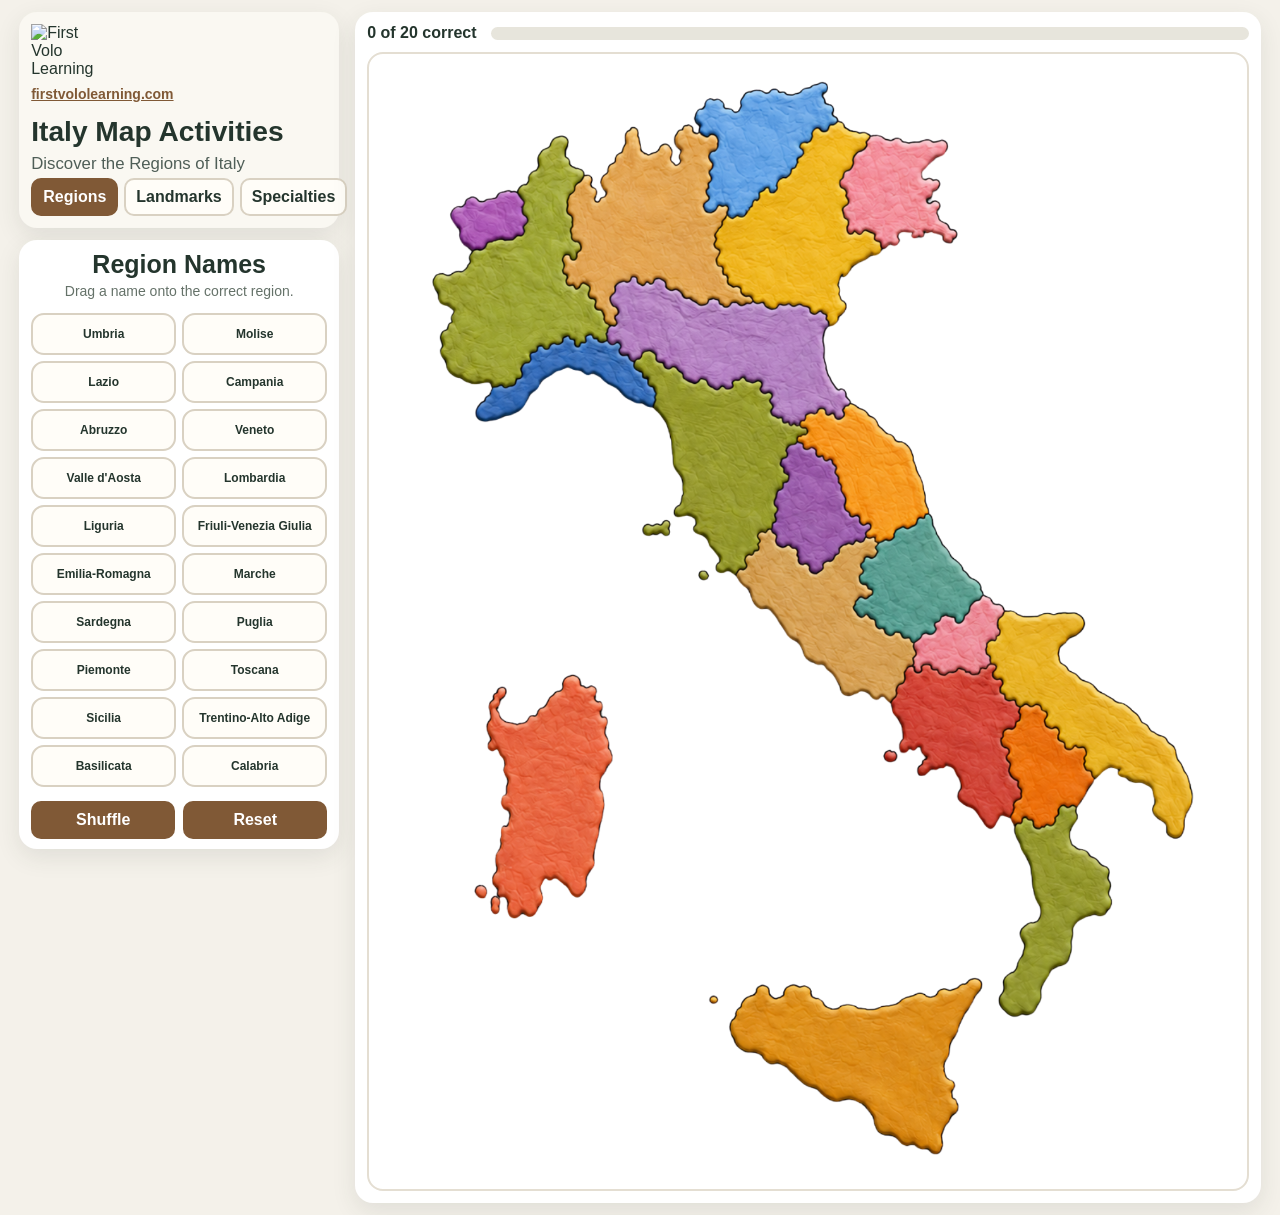
==== index.html @ c74e9239 "Add regional spotlight with highlights and languages" ====
<!DOCTYPE html>
<html lang="en">
<head>
  <meta charset="UTF-8">
  <meta name="viewport" content="width=device-width, initial-scale=1.0">

  <title>Italy Map Activities</title>

  <link rel="stylesheet" href="style.css">
</head>

<body>

<main class="activity-layout">

  <aside class="control-panel">

    <header class="page-header">

      <img
        src="icons/logo.png"
        alt="First Volo Learning"
        class="logo"
      >

      <a
        href="https://firstvololearning.com"
        target="_blank"
        rel="noopener noreferrer"
        class="website-link"
      >
        firstvololearning.com
      </a>

      <h1>Italy Map Activities</h1>

      <p class="subtitle">
        Discover the Regions of Italy
      </p>

      <div class="mode-buttons" aria-label="Choose an activity">

        <button
          class="mode-button active"
          data-mode="regions"
          type="button">
          Regions
        </button>

        <button
          class="mode-button"
          data-mode="landmarks"
          type="button">
          Landmarks
        </button>

        <button
          class="mode-button"
          data-mode="foods"
          type="button">
          Specialties
        </button>

      </div>

    </header>

    <section class="name-panel">

      <h2 id="panelHeading">Region Names</h2>

      <p id="instructions" class="instructions">
        Drag a name onto the correct region.
      </p>

      <!-- Regional Spotlight -->
<!-- Regional Spotlight -->

<div id="cultureBox" class="culture-box" hidden>

  <div class="culture-title">
    🇮🇹 Regional Spotlight
  </div>

  <div
    id="cultureRegion"
    class="culture-region">
  </div>

  <div class="culture-item">

    <div class="culture-item-heading">
      <span class="culture-bullet">•</span>
      <strong>Historic &amp; Cultural Highlight</strong>
    </div>

    <div
      id="cultureHighlight"
      class="culture-highlight">
    </div>

  </div>

  <div
    id="cultureLanguageSection"
    class="culture-item"
    hidden>

    <div class="culture-item-heading">
      <span class="culture-bullet">•</span>
      <strong>Languages &amp; Dialects</strong>
    </div>

    <div
      id="cultureLanguage"
      class="culture-language">
    </div>

  </div>

</div>

<div   
        id="regionCards"
        class="region-cards">
      </div>

      <div class="button-row">

        <button
          id="shuffleButton"
          type="button">
          Shuffle
        </button>

        <button
          id="resetButton"
          type="button">
          Reset
        </button>

      </div>

    </section>

  </aside>

  <section class="map-panel">

    <div class="progress-row">

      <span id="progressText">
        0 of 20 correct
      </span>

      <div class="progress-track">
        <div
          id="progressFill"
          class="progress-fill">
        </div>
      </div>

    </div>

    <div
      id="mapBoard"
      class="map-board">

      <img
        id="italyMap"
        src="assets/maps/italy.png"
        alt="Map of the regions of Italy"
      >

      <div
        id="dropZones"
        class="drop-zones">
      </div>

    </div>

  </section>

</main>

<div
  id="completionMessage"
  class="completion-message"
  hidden>

  <div class="completion-card">

    <div class="celebration">
      🎉
    </div>

    <h2>Fantastico!</h2>

    <p id="completionText">
      You matched all 20 Italian regions!
    </p>

    <button
      id="playAgainButton"
      type="button">
      Play Again
    </button>

  </div>

</div>

<div
  id="confettiContainer"
  class="confetti-container"
  aria-hidden="true">
</div>

<script src="data/italy-data.js"></script>
<script src="script.js"></script>

</body>
</html>
---- style.css ----
* {
  box-sizing: border-box;
}

body {
  margin: 0;
  min-height: 100vh;
  font-family: Arial, Helvetica, sans-serif;
  color: #24352d;
  background: #f4f1ea;
}

button {
  font: inherit;
}

/* =========================
   Main layout
   ========================= */

.activity-layout {
  display: grid;
  grid-template-columns: 320px minmax(700px, 1fr);
  align-items: start;
  gap: 16px;
  width: min(1500px, 97%);
  margin: 12px auto;
}

.control-panel {
  display: flex;
  flex-direction: column;
  gap: 12px;
}

/* =========================
   Branding
   ========================= */

.page-header {
  padding: 12px;
  text-align: left;
  border-radius: 18px;
  background: #faf8f2;
  box-shadow: 0 8px 24px rgba(48, 54, 49, 0.1);
}

.logo {
  display: block;
  width: 72px;
  height: auto;
  margin: 0 0 8px;
}

.page-header h1 {
  margin: 0;
  font-size: clamp(26px, 2.2vw, 38px);
  line-height: 1.05;
  font-weight: 800;
}

.subtitle {
  margin: 8px 0 4px;
  font-size: 1.05rem;
  color: #4f5e57;
}

.website-link {
  position: relative;
  z-index: 5;
  display: block;
  width: fit-content;
  margin: 0 0 14px;
  color: #805936;
  font-size: 14px;
  font-weight: 700;
  line-height: 1.2;
  text-decoration: underline;
}

.website-link:visited {
  color: #805936;
}

.website-link:hover {
  color: #65442a;
}

/* =========================
   Panels
   ========================= */

.map-panel,
.name-panel {
  min-width: 0;
  border-radius: 18px;
  background: white;
  box-shadow: 0 8px 24px rgba(48, 54, 49, 0.1);
}

.map-panel {
  padding: 12px;
}

.name-panel {
  padding: 10px 12px;
}

/* =========================
   Activity mode buttons
   ========================= */

.mode-buttons {
  display: grid;
  grid-template-columns: repeat(3, 1fr);
  gap: 6px;
}

.mode-button {
  padding: 8px 10px;
  border: 2px solid #d9d1c2;
  border-radius: 10px;
  background: #fffdf8;
  color: #24352d;
  cursor: pointer;
  font-weight: 800;
  transition:
    background 0.18s ease,
    border-color 0.18s ease,
    color 0.18s ease,
    transform 0.18s ease;
}

.mode-button:hover {
  background: #f3ede2;
  transform: translateY(-1px);
}

.mode-button.active {
  border-color: #805936;
  background: #805936;
  color: white;
}

/* =========================
   Progress bar
   ========================= */

.progress-row {
  display: flex;
  align-items: center;
  gap: 14px;
  margin-bottom: 10px;
  font-weight: 700;
}

.progress-track {
  flex: 1;
  height: 13px;
  overflow: hidden;
  border-radius: 999px;
  background: #e7e5dc;
}

.progress-fill {
  width: 0;
  height: 100%;
  border-radius: inherit;
  background: #5f8f6f;
  transition: width 0.3s ease;
}

/* =========================
   Map
   ========================= */

.map-board {
  position: relative;
  width: 100%;
  overflow: hidden;
  border: 2px solid #e4ded2;
  border-radius: 16px;
  background: white;
}

.map-board > img {
  display: block;
  width: 100%;
  height: auto;
  user-select: none;
  pointer-events: none;
}

.drop-zones {
  position: absolute;
  inset: 0;
}

.drop-zone {
  position: absolute;
  width: 8.5%;
  aspect-ratio: 1;
  transform: translate(-50%, -50%);
  border: 3px dashed transparent;
  border-radius: 50%;
  transition:
    background 0.2s ease,
    border-color 0.2s ease,
    transform 0.2s ease;
}

.drop-zone.drag-over {
  border-color: #315f45;
  background: rgba(89, 147, 107, 0.24);
  transform: translate(-50%, -50%) scale(1.12);
}

.drop-zone.correct {
  border: 3px solid #4f9565;
  background: rgba(80, 158, 103, 0.22);
}

.placed-label {
  position: absolute;
  left: 50%;
  top: 50%;
  max-width: 145px;
  transform: translate(-50%, -50%);
  padding: 5px 8px;
  border: 2px solid #315c44;
  border-radius: 9px;
  background: rgba(255, 255, 255, 0.94);
  box-shadow: 0 3px 8px rgba(0, 0, 0, 0.16);
  color: #234632;
  font-size: clamp(8px, 0.85vw, 12px);
  font-weight: 800;
  line-height: 1.1;
  text-align: center;
  pointer-events: none;
}

.placed-landmark {
  position: absolute;
  left: 50%;
  top: 50%;
  width: 105px;
  max-width: 90%;
  height: auto;
  transform: translate(-50%, -50%);
  pointer-events: none;
}

/* =========================
   Activity content panel
   ========================= */

.name-panel h2 {
  margin: 0 0 4px;
  text-align: center;
  font-size: 25px;
}

.instructions {
  margin: 0 0 14px;
  color: #657269;
  text-align: center;
  font-size: 14px;
}

/* =========================
   Regional Spotlight
   ========================= */

.culture-box {
  position: relative;
  overflow: hidden;
  margin: 14px 0 18px;
  padding: 18px 16px 20px;
  border: 2px solid #e8c15a;
  border-radius: 18px;
  background:
    radial-gradient(
      circle at top center,
      rgba(255, 255, 255, 0.92) 0%,
      rgba(255, 255, 255, 0) 42%
    ),
    linear-gradient(
      180deg,
      #fffdf3 0%,
      #fff7db 55%,
      #fff2c9 100%
    );
  box-shadow:
    0 0 18px rgba(232, 193, 90, 0.28),
    0 7px 16px rgba(77, 59, 26, 0.12);
  text-align: center;
  transition:
    transform 0.25s ease,
    box-shadow 0.25s ease;
}

.culture-box::before {
  content: "";
  position: absolute;
  top: -42px;
  left: 50%;
  width: 180px;
  height: 90px;
  transform: translateX(-50%);
  border-radius: 50%;
  background: rgba(255, 255, 255, 0.52);
  filter: blur(12px);
  pointer-events: none;
}

.culture-box:hover {
  transform: translateY(-2px);
  box-shadow:
    0 0 25px rgba(232, 193, 90, 0.4),
    0 10px 22px rgba(77, 59, 26, 0.16);
}

.culture-box[hidden] {
  display: none;
}
   .culture-item {
  margin-top: 16px;
  text-align: left;
}

.culture-item-heading {
  display: flex;
  align-items: flex-start;
  gap: 7px;
  margin-bottom: 6px;
  color: #7a5200;
  font-size: 1rem;
  line-height: 1.3;
}

.culture-item-heading strong {
  font-weight: 800;
}

.culture-bullet {
  flex: 0 0 auto;
  font-size: 1.2rem;
  font-weight: 900;
  line-height: 1.05;
}

.culture-highlight,
.culture-language {
  margin-left: 20px;
  padding: 0;
  border: none;
  border-radius: 0;
  background: none;
  box-shadow: none;
  color: #24352d;
  font-size: 0.98rem;
  font-weight: 400;
  line-height: 1.45;
  text-transform: none;
}

.culture-title {
  position: relative;
  margin: 0 0 10px;
  color: #946500;
  font-size: 1.05rem;
  font-weight: 800;
  letter-spacing: 0.01em;
}

.culture-region {
  position: relative;
  margin: 0 0 10px;
  color: #274b84;
  font-size: 1.45rem;
  font-weight: 800;
  line-height: 1.15;
}

/* Optional message shown before a spotlight is unlocked */

.culture-placeholder {
  position: relative;
  margin: 6px 0 0;
  color: #6e634e;
  font-size: 0.92rem;
  font-weight: 700;
  line-height: 1.4;
}

/* Brief visual pop when new spotlight content appears */

.culture-box.spotlight-reveal {
  animation: spotlightReveal 0.45s ease;
}

@keyframes spotlightReveal {
  0% {
    opacity: 0.4;
    transform: scale(0.96);
  }

  65% {
    transform: scale(1.025);
  }

  100% {
    opacity: 1;
    transform: scale(1);
  }
}

/* =========================
   Draggable cards
   ========================= */

.region-cards {
  display: grid;
  grid-template-columns: repeat(2, minmax(135px, 1fr));
  gap: 6px;
}

.region-card {
  display: flex;
  align-items: center;
  justify-content: center;
  min-height: 42px;
  padding: 7px;
  border: 2px solid #d9d1c2;
  border-radius: 13px;
  background: #fffdf8;
  cursor: grab;
  font-size: 12px;
  font-weight: 800;
  text-align: center;
  transition:
    transform 0.18s ease,
    opacity 0.18s ease,
    box-shadow 0.18s ease;
}

.region-card:hover {
  transform: translateY(-2px);
  box-shadow: 0 5px 12px rgba(0, 0, 0, 0.11);
}

.region-card:active {
  cursor: grabbing;
}

.region-card.dragging {
  opacity: 0.4;
  transform: scale(0.96);
}

.region-card.matched {
  display: none;
}

.card-image {
  display: block;
  width: 100%;
  height: 92px;
  object-fit: contain;
  pointer-events: none;
}

.card-label {
  display: block;
  margin-top: 5px;
  line-height: 1.15;
  text-align: center;
  pointer-events: none;
}

.region-card:has(.card-image) {
  min-height: 130px;
  padding: 7px;
  flex-direction: column;
}

/* =========================
   Buttons
   ========================= */

.button-row {
  display: flex;
  gap: 8px;
  margin-top: 14px;
}

.button-row button,
.completion-card button {
  flex: 1;
  padding: 10px 14px;
  border: 0;
  border-radius: 10px;
  background: #805936;
  color: white;
  cursor: pointer;
  font-weight: 800;
  transition:
    background 0.18s ease,
    transform 0.18s ease;
}

.button-row button:hover,
.completion-card button:hover {
  background: #65442a;
  transform: translateY(-1px);
}

/* =========================
   Incorrect-answer animation
   ========================= */

.wrong-shake {
  animation: wrongShake 0.35s ease;
}

@keyframes wrongShake {
  0%,
  100% {
    transform: translate(-50%, -50%);
  }

  25% {
    transform: translate(calc(-50% - 7px), -50%);
  }

  75% {
    transform: translate(calc(-50% + 7px), -50%);
  }
}

/* =========================
   Completion message
   ========================= */

.completion-message {
  position: fixed;
  inset: 0;
  z-index: 100;
  display: grid;
  place-items: center;
  padding: 20px;
  background: rgba(24, 34, 28, 0.62);
}

.completion-message[hidden] {
  display: none;
}

.completion-card {
  width: min(410px, 100%);
  padding: 34px;
  border-radius: 20px;
  background: white;
  box-shadow: 0 18px 55px rgba(0, 0, 0, 0.25);
  text-align: center;
}

.completion-card h2 {
  margin: 4px 0;
  font-size: 34px;
}

.celebration {
  font-size: 54px;
}

/* =========================
   Developer and debug tools
   ========================= */

.debug-zone {
  border-color: rgba(0, 0, 0, 0.45);
  background: rgba(255, 255, 255, 0.42);
}

.debug-zone::after {
  content: attr(data-debug);
  position: absolute;
  left: 50%;
  top: 50%;
  transform: translate(-50%, -50%);
  color: black;
  font-size: 10px;
  font-weight: 900;
}

.developer-zone {
  cursor: pointer;
}

.selected-zone {
  z-index: 20;
  border-color: #d52b1e !important;
  background: rgba(255, 255, 255, 0.7) !important;
  box-shadow:
    0 0 0 4px rgba(213, 43, 30, 0.28),
    0 0 18px rgba(213, 43, 30, 0.5);
}

/* =========================
   Tablet
   ========================= */

@media (max-width: 1050px) {
  .activity-layout {
    display: grid;
    grid-template-columns: minmax(360px, 390px) minmax(800px, 1fr);
    gap: 16px;
    width: min(1800px, 98%);
    margin: 12px auto;
  }

  .control-panel {
    display: grid;
    grid-template-columns: 0.8fr 1.2fr;
    align-items: start;
  }

  .page-header {
    text-align: center;
  }

  .logo {
    margin: 0 auto 8px;
  }

  .region-cards {
    grid-template-columns: repeat(3, minmax(100px, 1fr));
  }
}

/* =========================
   Smaller tablets
   ========================= */

@media (max-width: 750px) {
  .activity-layout {
    width: 100%;
    margin: 8px auto;
  }

  .control-panel {
    grid-template-columns: 1fr;
  }

  .page-header,
  .map-panel,
  .name-panel {
    border-radius: 0;
  }

  .region-cards {
    grid-template-columns: repeat(2, minmax(0, 1fr));
  }
}

/* =========================
   Phones
   ========================= */

@media (max-width: 480px) {
  .page-header,
  .map-panel,
  .name-panel {
    padding: 12px;
  }

  .logo {
    width: 68px;
  }

  .page-header h1 {
    font-size: 30px;
  }

  .subtitle {
    font-size: 1rem;
  }

  .name-panel h2 {
    margin: 0 0 2px;
    font-size: 24px;
  }

  .culture-box {
    padding: 16px 12px 18px;
    border-radius: 16px;
  }

  .culture-title {
    font-size: 1rem;
  }

  .culture-region {
    font-size: 1.3rem;
  }

  .culture-local {
    font-size: 1.5rem;
  }

  .region-card {
    min-height: 42px;
    font-size: 12px;
  }

  .placed-label {
    padding: 3px 5px;
    font-size: 8px;
  }
}
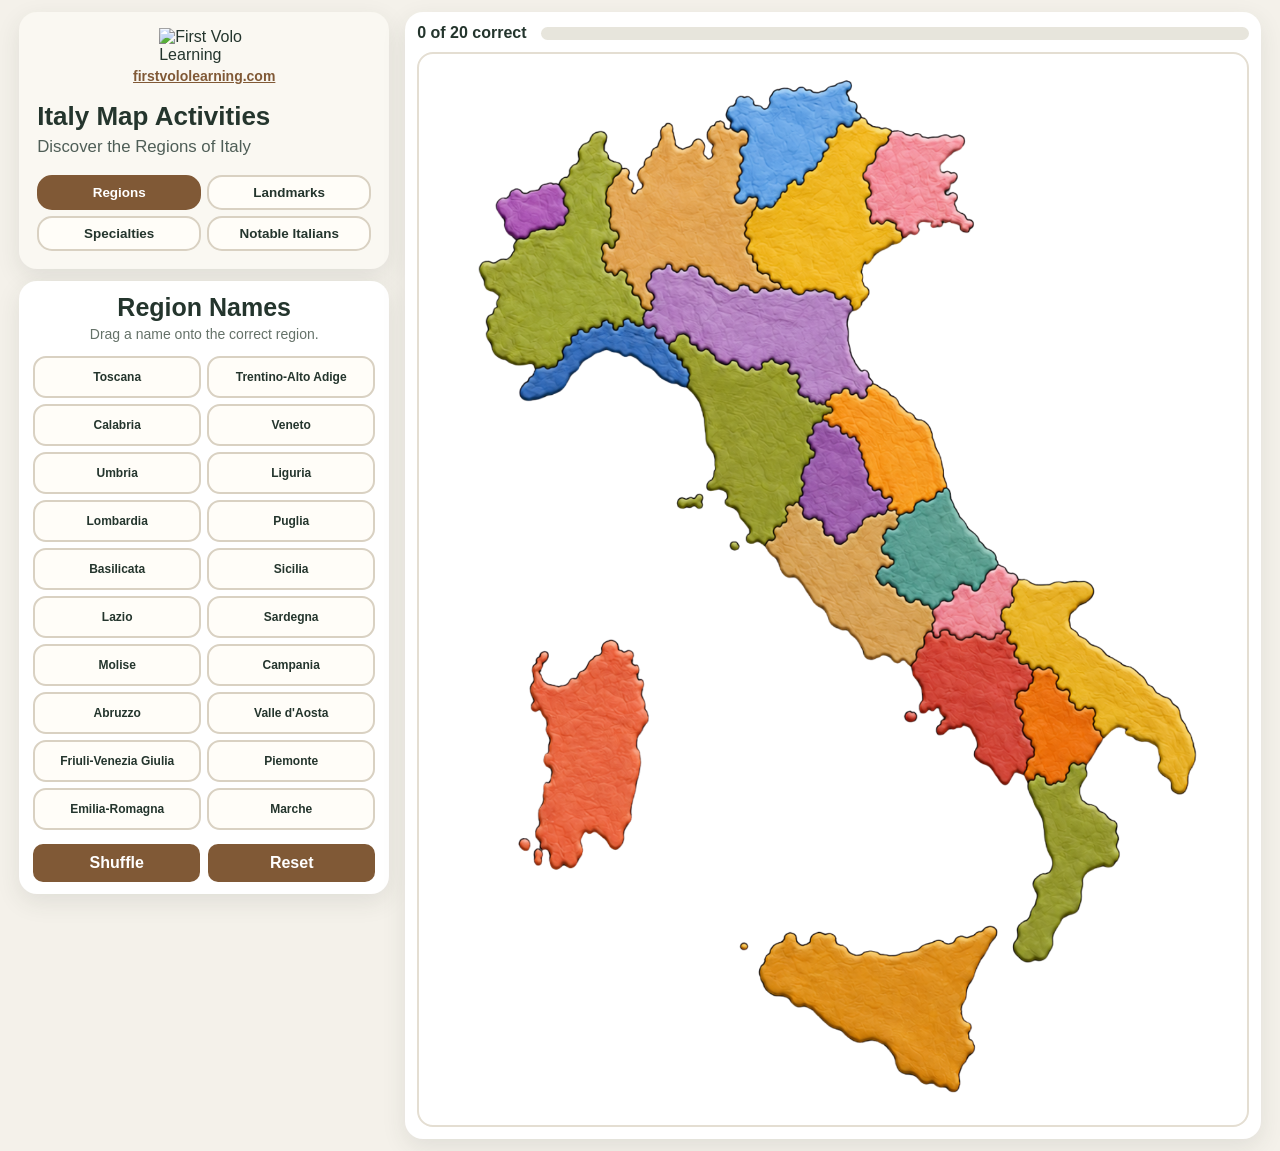
==== commit 2f0596ea: "Add Notable Italians interactive page" ====
--- a/index.html
+++ b/index.html
@@ -2,7 +2,11 @@
 <html lang="en">
 <head>
   <meta charset="UTF-8">
-  <meta name="viewport" content="width=device-width, initial-scale=1.0">
+
+  <meta
+    name="viewport"
+    content="width=device-width, initial-scale=1.0"
+  >
 
   <title>Italy Map Activities</title>
 
@@ -11,213 +15,253 @@
 
 <body>
 
-<main class="activity-layout">
-
-  <aside class="control-panel">
-
-    <header class="page-header">
-
-      <img
-        src="icons/logo.png"
-        alt="First Volo Learning"
-        class="logo"
+  <main class="activity-layout">
+
+    <aside class="control-panel">
+
+      <header class="page-header">
+
+        <img
+          src="icons/logo.png"
+          alt="First Volo Learning"
+          class="logo"
+        >
+
+        <a
+          href="https://firstvololearning.com"
+          target="_blank"
+          rel="noopener noreferrer"
+          class="website-link"
+        >
+          firstvololearning.com
+        </a>
+
+        <h1>Italy Map Activities</h1>
+
+        <p class="subtitle">
+          Discover the Regions of Italy
+        </p>
+
+        <div
+          class="mode-buttons"
+          aria-label="Choose an activity"
+        >
+
+          <button
+            class="mode-button active"
+            data-mode="regions"
+            type="button"
+          >
+            Regions
+          </button>
+
+          <button
+            class="mode-button"
+            data-mode="landmarks"
+            type="button"
+          >
+            Landmarks
+          </button>
+
+          <button
+            class="mode-button"
+            data-mode="foods"
+            type="button"
+          >
+            Specialties
+          </button>
+
+          <a
+            class="mode-button"
+            href="people.html"
+          >
+            Notable Italians
+          </a>
+
+        </div>
+
+      </header>
+
+      <section class="name-panel">
+
+        <h2 id="panelHeading">
+          Region Names
+        </h2>
+
+        <p
+          id="instructions"
+          class="instructions"
+        >
+          Drag a name onto the correct region.
+        </p>
+
+        <div
+          id="cultureBox"
+          class="culture-box"
+          hidden
+        >
+
+          <div class="culture-title">
+            🇮🇹 Regional Spotlight
+          </div>
+
+          <div
+            id="cultureRegion"
+            class="culture-region"
+          >
+          </div>
+
+          <div class="culture-item">
+
+            <div class="culture-item-heading">
+              <span class="culture-bullet">•</span>
+
+              <strong>
+                Historic &amp; Cultural Highlight
+              </strong>
+            </div>
+
+            <div
+              id="cultureHighlight"
+              class="culture-highlight"
+            >
+            </div>
+
+          </div>
+
+          <div
+            id="cultureLanguageSection"
+            class="culture-item"
+            hidden
+          >
+
+            <div class="culture-item-heading">
+              <span class="culture-bullet">•</span>
+
+              <strong>
+                Languages &amp; Dialects
+              </strong>
+            </div>
+
+            <div
+              id="cultureLanguage"
+              class="culture-language"
+            >
+            </div>
+
+          </div>
+
+        </div>
+
+        <div
+          id="regionCards"
+          class="region-cards"
+        >
+        </div>
+
+        <div class="button-row">
+
+          <button
+            id="shuffleButton"
+            type="button"
+          >
+            Shuffle
+          </button>
+
+          <button
+            id="resetButton"
+            type="button"
+          >
+            Reset
+          </button>
+
+        </div>
+
+      </section>
+
+    </aside>
+
+    <section class="map-panel">
+
+      <div class="progress-row">
+
+        <span id="progressText">
+          0 of 20 correct
+        </span>
+
+        <div class="progress-track">
+
+          <div
+            id="progressFill"
+            class="progress-fill"
+          >
+          </div>
+
+        </div>
+
+      </div>
+
+      <div
+        id="mapBoard"
+        class="map-board"
       >
 
-      <a
-        href="https://firstvololearning.com"
-        target="_blank"
-        rel="noopener noreferrer"
-        class="website-link"
+        <img
+          id="italyMap"
+          src="assets/maps/italy.png"
+          alt="Map of the regions of Italy"
+        >
+
+        <div
+          id="dropZones"
+          class="drop-zones"
+        >
+        </div>
+
+      </div>
+
+    </section>
+
+  </main>
+
+  <div
+    id="completionMessage"
+    class="completion-message"
+    hidden
+  >
+
+    <div class="completion-card">
+
+      <div class="celebration">
+        🎉
+      </div>
+
+      <h2>Fantastico!</h2>
+
+      <p id="completionText">
+        You matched all 20 Italian regions!
+      </p>
+
+      <button
+        id="playAgainButton"
+        type="button"
       >
-        firstvololearning.com
-      </a>
-
-      <h1>Italy Map Activities</h1>
-
-      <p class="subtitle">
-        Discover the Regions of Italy
-      </p>
-
-      <div class="mode-buttons" aria-label="Choose an activity">
-
-        <button
-          class="mode-button active"
-          data-mode="regions"
-          type="button">
-          Regions
-        </button>
-
-        <button
-          class="mode-button"
-          data-mode="landmarks"
-          type="button">
-          Landmarks
-        </button>
-
-        <button
-          class="mode-button"
-          data-mode="foods"
-          type="button">
-          Specialties
-        </button>
-
-      </div>
-
-    </header>
-
-    <section class="name-panel">
-
-      <h2 id="panelHeading">Region Names</h2>
-
-      <p id="instructions" class="instructions">
-        Drag a name onto the correct region.
-      </p>
-
-      <!-- Regional Spotlight -->
-<!-- Regional Spotlight -->
-
-<div id="cultureBox" class="culture-box" hidden>
-
-  <div class="culture-title">
-    🇮🇹 Regional Spotlight
+        Play Again
+      </button>
+
+    </div>
+
   </div>
 
   <div
-    id="cultureRegion"
-    class="culture-region">
+    id="confettiContainer"
+    class="confetti-container"
+    aria-hidden="true"
+  >
   </div>
 
-  <div class="culture-item">
-
-    <div class="culture-item-heading">
-      <span class="culture-bullet">•</span>
-      <strong>Historic &amp; Cultural Highlight</strong>
-    </div>
-
-    <div
-      id="cultureHighlight"
-      class="culture-highlight">
-    </div>
-
-  </div>
-
-  <div
-    id="cultureLanguageSection"
-    class="culture-item"
-    hidden>
-
-    <div class="culture-item-heading">
-      <span class="culture-bullet">•</span>
-      <strong>Languages &amp; Dialects</strong>
-    </div>
-
-    <div
-      id="cultureLanguage"
-      class="culture-language">
-    </div>
-
-  </div>
-
-</div>
-
-<div   
-        id="regionCards"
-        class="region-cards">
-      </div>
-
-      <div class="button-row">
-
-        <button
-          id="shuffleButton"
-          type="button">
-          Shuffle
-        </button>
-
-        <button
-          id="resetButton"
-          type="button">
-          Reset
-        </button>
-
-      </div>
-
-    </section>
-
-  </aside>
-
-  <section class="map-panel">
-
-    <div class="progress-row">
-
-      <span id="progressText">
-        0 of 20 correct
-      </span>
-
-      <div class="progress-track">
-        <div
-          id="progressFill"
-          class="progress-fill">
-        </div>
-      </div>
-
-    </div>
-
-    <div
-      id="mapBoard"
-      class="map-board">
-
-      <img
-        id="italyMap"
-        src="assets/maps/italy.png"
-        alt="Map of the regions of Italy"
-      >
-
-      <div
-        id="dropZones"
-        class="drop-zones">
-      </div>
-
-    </div>
-
-  </section>
-
-</main>
-
-<div
-  id="completionMessage"
-  class="completion-message"
-  hidden>
-
-  <div class="completion-card">
-
-    <div class="celebration">
-      🎉
-    </div>
-
-    <h2>Fantastico!</h2>
-
-    <p id="completionText">
-      You matched all 20 Italian regions!
-    </p>
-
-    <button
-      id="playAgainButton"
-      type="button">
-      Play Again
-    </button>
-
-  </div>
-
-</div>
-
-<div
-  id="confettiContainer"
-  class="confetti-container"
-  aria-hidden="true">
-</div>
-
-<script src="data/italy-data.js"></script>
-<script src="script.js"></script>
+  <script src="data/italy-data.js"></script>
+  <script src="script.js"></script>
 
 </body>
 </html>
--- a/style.css
+++ b/style.css
@@ -1,3 +1,4 @@
+
 * {
   box-sizing: border-box;
 }
@@ -20,7 +21,7 @@
 
 .activity-layout {
   display: grid;
-  grid-template-columns: 320px minmax(700px, 1fr);
+  grid-template-columns: 370px minmax(700px, 1fr);
   align-items: start;
   gap: 16px;
   width: min(1500px, 97%);
@@ -38,31 +39,30 @@
    ========================= */
 
 .page-header {
-  padding: 12px;
-  text-align: left;
+  padding: 16px 18px 18px;
   border-radius: 18px;
   background: #faf8f2;
   box-shadow: 0 8px 24px rgba(48, 54, 49, 0.1);
+  text-align: left;
+}
+
+.page-header h1 {
+  margin: 0 0 8px;
+  font-size: clamp(26px, 2vw, 35px);
+  line-height: 0.92;
+  font-weight: 800;
 }
 
 .logo {
   display: block;
-  width: 72px;
-  height: auto;
-  margin: 0 0 8px;
-}
-
-.page-header h1 {
-  margin: 0;
-  font-size: clamp(26px, 2.2vw, 38px);
-  line-height: 1.05;
-  font-weight: 800;
+  width: 90px;
+  margin: 0 auto 4px;
 }
 
 .subtitle {
-  margin: 8px 0 4px;
+  margin: 0 0 18px;
+  color: #4f5e57;
   font-size: 1.05rem;
-  color: #4f5e57;
 }
 
 .website-link {
@@ -70,7 +70,7 @@
   z-index: 5;
   display: block;
   width: fit-content;
-  margin: 0 0 14px;
+  margin: 0 auto 20px;
   color: #805936;
   font-size: 14px;
   font-weight: 700;
@@ -103,7 +103,7 @@
 }
 
 .name-panel {
-  padding: 10px 12px;
+  padding: 12px 14px;
 }
 
 /* =========================
@@ -112,23 +112,22 @@
 
 .mode-buttons {
   display: grid;
-  grid-template-columns: repeat(3, 1fr);
+  grid-template-columns: repeat(2, minmax(0, 1fr));
   gap: 6px;
+  width: 100%;
 }
 
 .mode-button {
-  padding: 8px 10px;
+  min-width: 0;
+  padding: 8px 4px;
   border: 2px solid #d9d1c2;
-  border-radius: 10px;
+  border-radius: 15px;
   background: #fffdf8;
   color: #24352d;
   cursor: pointer;
+  font-size: 0.84rem;
   font-weight: 800;
-  transition:
-    background 0.18s ease,
-    border-color 0.18s ease,
-    color 0.18s ease,
-    transform 0.18s ease;
+  white-space: nowrap;
 }
 
 .mode-button:hover {
@@ -141,7 +140,12 @@
   background: #805936;
   color: white;
 }
-
+.mode-button {
+  display: flex;
+  align-items: center;
+  justify-content: center;
+  text-decoration: none;
+}
 /* =========================
    Progress bar
    ========================= */
@@ -323,7 +327,8 @@
 .culture-box[hidden] {
   display: none;
 }
-   .culture-item {
+
+.culture-item {
   margin-top: 16px;
   text-align: left;
 }
@@ -613,25 +618,37 @@
 
 @media (max-width: 1050px) {
   .activity-layout {
-    display: grid;
-    grid-template-columns: minmax(360px, 390px) minmax(800px, 1fr);
-    gap: 16px;
-    width: min(1800px, 98%);
-    margin: 12px auto;
+    grid-template-columns: 350px minmax(650px, 1fr);
+    width: min(1400px, 98%);
+  }
+
+  .page-header {
+    text-align: center;
+  }
+
+  .logo {
+    margin-bottom: 6px;
+  }
+}
+
+/* =========================
+   Smaller tablets
+   ========================= */
+
+@media (max-width: 850px) {
+  .activity-layout {
+    grid-template-columns: 1fr;
+    width: min(760px, 96%);
   }
 
   .control-panel {
     display: grid;
-    grid-template-columns: 0.8fr 1.2fr;
+    grid-template-columns: 1fr 1fr;
     align-items: start;
   }
 
-  .page-header {
-    text-align: center;
-  }
-
-  .logo {
-    margin: 0 auto 8px;
+  .map-panel {
+    grid-row: 2;
   }
 
   .region-cards {
@@ -640,10 +657,10 @@
 }
 
 /* =========================
-   Smaller tablets
-   ========================= */
-
-@media (max-width: 750px) {
+   Phones
+   ========================= */
+
+@media (max-width: 600px) {
   .activity-layout {
     width: 100%;
     margin: 8px auto;
@@ -653,26 +670,11 @@
     grid-template-columns: 1fr;
   }
 
-  .page-header,
-  .map-panel,
-  .name-panel {
-    border-radius: 0;
-  }
-
-  .region-cards {
-    grid-template-columns: repeat(2, minmax(0, 1fr));
-  }
-}
-
-/* =========================
-   Phones
-   ========================= */
-
-@media (max-width: 480px) {
   .page-header,
   .map-panel,
   .name-panel {
     padding: 12px;
+    border-radius: 0;
   }
 
   .logo {
@@ -685,6 +687,10 @@
 
   .subtitle {
     font-size: 1rem;
+  }
+
+  .mode-buttons {
+    grid-template-columns: 1fr;
   }
 
   .name-panel h2 {
@@ -705,8 +711,8 @@
     font-size: 1.3rem;
   }
 
-  .culture-local {
-    font-size: 1.5rem;
+  .region-cards {
+    grid-template-columns: repeat(2, minmax(0, 1fr));
   }
 
   .region-card {
@@ -718,4 +724,653 @@
     padding: 3px 5px;
     font-size: 8px;
   }
+}/* ========================================
+   NOTABLE ITALIANS PAGE
+======================================== */
+
+.people-page {
+  min-height: 100vh;
+  margin: 0;
+  background:
+    linear-gradient(
+      180deg,
+      #f9fbff 0%,
+      #ffffff 42%,
+      #f5f8fc 100%
+    );
+  color: #24344d;
+}
+
+.site-header {
+  display: flex;
+  align-items: center;
+  justify-content: space-between;
+  gap: 1rem;
+
+  width: min(1180px, calc(100% - 2rem));
+  margin: 0 auto;
+  padding: 1rem 0;
+}
+
+.back-link {
+  color: #274b84;
+  font-weight: 700;
+  text-decoration: none;
+}
+
+.back-link:hover,
+.back-link:focus-visible {
+  text-decoration: underline;
+}
+
+.site-logo {
+  width: 64px;
+  height: auto;
+}
+
+.people-main {
+  width: min(1180px, calc(100% - 2rem));
+  margin: 0 auto;
+  padding: 1.5rem 0 3rem;
+}
+
+.people-introduction {
+  max-width: 760px;
+  margin: 0 auto 2rem;
+  text-align: center;
+}
+
+.eyebrow {
+  margin: 0 0 0.4rem;
+  color: #b75b4c;
+  font-size: 0.85rem;
+  font-weight: 800;
+  letter-spacing: 0.12em;
+  text-transform: uppercase;
+}
+
+.people-introduction h1 {
+  margin: 0;
+  color: #274b84;
+  font-size: clamp(2.2rem, 6vw, 4rem);
+  line-height: 1.05;
+}
+
+.people-introduction h2 {
+  margin: 0.45rem 0 1rem;
+  color: #5d6d83;
+  font-size: clamp(1.25rem, 3vw, 1.75rem);
+  font-weight: 700;
+}
+
+.people-description {
+  margin: 0 auto;
+  color: #526176;
+  font-size: 1.05rem;
+  line-height: 1.65;
+}
+
+.people-sheet-card {
+  overflow: hidden;
+
+  max-width: 900px;
+  margin: 0 auto;
+  padding: clamp(0.5rem, 2vw, 1.25rem);
+
+  background: #ffffff;
+  border: 1px solid #dfe6ef;
+  border-radius: 24px;
+  box-shadow:
+    0 18px 45px rgba(39, 75, 132, 0.12);
+}
+
+.people-sheet {
+  display: block;
+  width: 100%;
+  height: auto;
+  border-radius: 16px;
+}
+
+.people-actions {
+  display: flex;
+  flex-wrap: wrap;
+  justify-content: center;
+  gap: 0.85rem;
+
+  margin-top: 2rem;
+}
+
+.primary-button,
+.secondary-button {
+  display: inline-flex;
+  align-items: center;
+  justify-content: center;
+
+  min-height: 48px;
+  padding: 0.8rem 1.2rem;
+
+  border-radius: 12px;
+  font: inherit;
+  font-weight: 800;
+  text-decoration: none;
+}
+
+.primary-button {
+  color: #ffffff;
+  background: #274b84;
+  border: 2px solid #274b84;
+}
+
+.primary-button:hover,
+.primary-button:focus-visible {
+  background: #1e3d6d;
+}
+
+.secondary-button {
+  color: #68758a;
+  background: #edf1f6;
+  border: 2px solid #d8e0ea;
+  cursor: not-allowed;
+}
+
+.site-footer {
+  padding: 1.5rem 1rem 2rem;
+  color: #6a7688;
+  text-align: center;
+}
+
+@media (max-width: 600px) {
+  .site-header {
+    align-items: flex-start;
+  }
+
+  .site-logo {
+    width: 50px;
+  }
+
+  .people-main {
+    width: min(100% - 1rem, 1180px);
+    padding-top: 0.75rem;
+  }
+
+  .people-sheet-card {
+    padding: 0.35rem;
+    border-radius: 14px;
+  }
+
+  .people-sheet {
+    border-radius: 10px;
+  }
+
+  .people-actions {
+    flex-direction: column;
+  }
+
+  .primary-button,
+  .secondary-button {
+    width: 100%;
+    box-sizing: border-box;
+  }
+}
+#peopleSheet {
+  width: 100%;
+  max-width: 780px;
+  height: auto;
+  margin: 0 auto;
+  object-fit: contain;
+}
+
+#peopleSheet[hidden] {
+  display: none;
+}
+
+/* Phones */
+
+@media (max-width: 600px) {
+  .site-header {
+    align-items: flex-start;
+  }
+
+  .site-logo {
+    width: 50px;
+  }
+
+  .people-main {
+    width: min(100% - 1rem, 1180px);
+    padding-top: 0.75rem;
+  }
+
+  .people-sheet-card {
+    padding: 0.35rem;
+    border-radius: 14px;
+  }
+
+  .people-board {
+  position: relative;
+  width: 100%;
+  margin: 0 auto;
+  overflow: hidden;
+  border-radius: 16px;
+}
+
+.people-zones {
+  position: absolute;
+  inset: 0;
+}
+
+  .person-click-zone {
+    border-width: 2px;
+    border-radius: 6px;
+  }
+
+  .people-actions {
+    flex-direction: column;
+  }
+
+  .primary-button,
+  .secondary-button {
+    width: 100%;
+  }
+
+  .person-modal {
+    padding: 12px;
+  }
+
+  .person-modal-card {
+    width: 100%;
+    max-height: calc(100vh - 24px);
+    padding: 26px 22px;
+    border-radius: 17px;
+  }
+
+  .person-detail {
+    grid-template-columns: 1fr;
+    gap: 3px;
+  }
+}
+/* ========================================
+   NOTABLE ITALIANS PAGE
+   ======================================== */
+
+.people-page {
+  min-height: 100vh;
+  margin: 0;
+  background:
+    linear-gradient(
+      180deg,
+      #f9fbff 0%,
+      #ffffff 42%,
+      #f5f8fc 100%
+    );
+  color: #24344d;
+}
+
+.people-page.modal-open {
+  overflow: hidden;
+}
+
+/* Header */
+
+.site-header {
+  display: flex;
+  align-items: center;
+  justify-content: space-between;
+  gap: 1rem;
+  width: min(1180px, calc(100% - 2rem));
+  margin: 0 auto;
+  padding: 1rem 0;
+}
+
+.back-link {
+  color: #274b84;
+  font-weight: 700;
+  text-decoration: none;
+}
+
+.back-link:hover,
+.back-link:focus-visible {
+  text-decoration: underline;
+}
+
+.site-logo {
+  display: block;
+  width: 64px;
+  height: auto;
+}
+
+/* Page content */
+
+.people-main {
+  width: min(1180px, calc(100% - 2rem));
+  margin: 0 auto;
+  padding: 1.5rem 0 3rem;
+}
+
+.people-introduction {
+  max-width: 760px;
+  margin: 0 auto 2rem;
+  text-align: center;
+}
+
+.eyebrow {
+  margin: 0 0 0.4rem;
+  color: #b75b4c;
+  font-size: 0.85rem;
+  font-weight: 800;
+  letter-spacing: 0.12em;
+  text-transform: uppercase;
+}
+
+.people-introduction h1 {
+  margin: 0;
+  color: #274b84;
+  font-size: clamp(2.2rem, 6vw, 4rem);
+  line-height: 1.05;
+}
+
+.people-introduction h2 {
+  margin: 0.45rem 0 1rem;
+  color: #5d6d83;
+  font-size: clamp(1.25rem, 3vw, 1.75rem);
+  font-weight: 700;
+}
+
+.people-description {
+  margin: 0 auto;
+  color: #526176;
+  font-size: 1.05rem;
+  line-height: 1.65;
+}
+
+/* People illustration */
+
+.people-sheet-card {
+  max-width: 900px;
+  margin: 0 auto;
+  padding: clamp(0.5rem, 2vw, 1.25rem);
+  border: 1px solid #dfe6ef;
+  border-radius: 24px;
+  background: #ffffff;
+  box-shadow:
+    0 18px 45px rgba(39, 75, 132, 0.12);
+}
+
+.people-board {
+  position: relative;
+  width: 100%;
+  margin: 0 auto;
+  overflow: hidden;
+  border-radius: 16px;
+}
+
+.people-sheet {
+  display: block;
+  width: 100%;
+  height: auto;
+  user-select: none;
+  pointer-events: none;
+}
+
+/* Invisible clickable grid */
+
+.person-click-zone {
+  position: absolute;
+
+  appearance: none;
+  padding: 0;
+
+  border: 3px solid transparent;
+  border-radius: 12px;
+
+  background: transparent;
+  cursor: pointer;
+
+  transition:
+    border-color 0.18s ease,
+    background 0.18s ease,
+    box-shadow 0.18s ease,
+    transform 0.18s ease;
+}
+
+.person-click-zone:hover {
+  border-color: rgba(39, 75, 132, 0.8);
+  background: rgba(255, 255, 255, 0.18);
+  box-shadow:
+    inset 0 0 0 2px rgba(255, 255, 255, 0.72);
+}
+
+.person-click-zone:focus-visible {
+  z-index: 3;
+  border-color: #274b84;
+  background: rgba(255, 255, 255, 0.24);
+  box-shadow:
+    inset 0 0 0 3px #ffffff,
+    0 0 0 3px rgba(39, 75, 132, 0.35);
+  outline: none;
+}
+
+.person-click-zone:active {
+  transform: scale(0.98);
+}
+
+/* Page buttons */
+
+.people-actions {
+  display: flex;
+  flex-wrap: wrap;
+  justify-content: center;
+  gap: 0.85rem;
+  margin-top: 2rem;
+}
+
+.primary-button,
+.secondary-button {
+  display: inline-flex;
+  align-items: center;
+  justify-content: center;
+  min-height: 48px;
+  padding: 0.8rem 1.2rem;
+  border-radius: 12px;
+  font: inherit;
+  font-weight: 800;
+  text-decoration: none;
+}
+
+.primary-button {
+  border: 2px solid #274b84;
+  background: #274b84;
+  color: #ffffff;
+}
+
+.primary-button:hover,
+.primary-button:focus-visible {
+  background: #1e3d6d;
+}
+
+.secondary-button {
+  border: 2px solid #d8e0ea;
+  background: #edf1f6;
+  color: #68758a;
+  cursor: not-allowed;
+}
+
+/* Footer */
+
+.site-footer {
+  padding: 1.5rem 1rem 2rem;
+  color: #6a7688;
+  text-align: center;
+}
+
+/* Person popup */
+
+.person-modal {
+  position: fixed;
+  inset: 0;
+  z-index: 1000;
+  display: grid;
+  place-items: center;
+  overflow-y: auto;
+  padding: 24px;
+  background: rgba(20, 32, 48, 0.72);
+}
+
+.person-modal[hidden] {
+  display: none;
+}
+
+.person-modal-card {
+  position: relative;
+  width: min(92vw, 540px);
+  max-height: calc(100vh - 48px);
+  overflow-y: auto;
+  padding: 34px;
+  border: 2px solid #dfe6ef;
+  border-radius: 22px;
+  background: #ffffff;
+  box-shadow:
+    0 18px 55px rgba(0, 0, 0, 0.32);
+}
+
+.person-modal-category {
+  margin: 0 48px 8px 0;
+  color: #b75b4c;
+  font-size: 0.82rem;
+  font-weight: 800;
+  letter-spacing: 0.08em;
+  text-transform: uppercase;
+}
+
+.person-modal-card h2 {
+  margin: 0 48px 24px 0;
+  color: #274b84;
+  font-size: clamp(1.7rem, 5vw, 2.25rem);
+  line-height: 1.15;
+}
+
+.person-modal-close {
+  position: absolute;
+  top: 12px;
+  right: 14px;
+  display: grid;
+  place-items: center;
+  width: 42px;
+  height: 42px;
+  padding: 0;
+  border: 0;
+  border-radius: 50%;
+  background: #edf2f8;
+  color: #274b84;
+  cursor: pointer;
+  font-size: 2rem;
+  line-height: 1;
+}
+
+.person-modal-close:hover,
+.person-modal-close:focus-visible {
+  background: #dfe8f3;
+  outline: 3px solid rgba(39, 75, 132, 0.25);
+}
+
+.person-detail {
+  display: grid;
+  grid-template-columns: 92px 1fr;
+  gap: 12px;
+  margin-bottom: 14px;
+  line-height: 1.5;
+}
+
+.person-detail-label {
+  color: #274b84;
+  font-weight: 800;
+}
+
+.person-blurb {
+  margin: 24px 0 0;
+  padding-top: 22px;
+  border-top: 1px solid #d8dee8;
+  color: #34445a;
+  font-size: 1.05rem;
+  line-height: 1.68;
+}
+
+/* Phones */
+
+@media (max-width: 600px) {
+  .site-header {
+    align-items: flex-start;
+  }
+
+  .site-logo {
+    width: 50px;
+  }
+
+  .people-main {
+    width: min(100% - 1rem, 1180px);
+    padding-top: 0.75rem;
+  }
+
+  .people-sheet-card {
+    padding: 0.35rem;
+    border-radius: 14px;
+  }
+
+  .people-board {
+    border-radius: 10px;
+  }
+
+  .person-click-zone {
+    border-width: 2px;
+    border-radius: 6px;
+  }
+
+  .people-actions {
+    flex-direction: column;
+  }
+
+  .primary-button,
+  .secondary-button {
+    width: 100%;
+  }
+
+  .person-modal {
+    padding: 12px;
+  }
+
+  .person-modal-card {
+    width: 100%;
+    max-height: calc(100vh - 24px);
+    padding: 26px 22px;
+    border-radius: 17px;
+  }
+
+  .person-detail {
+    grid-template-columns: 1fr;
+    gap: 3px;
+  }
+}
+
+
+.person-click-zone.dev {
+  border: 2px solid red !important;
+  background: rgba(255,0,0,.15) !important;
+}
+
+.person-click-zone.dev::after {
+  content: attr(data-label);
+  position: absolute;
+  top: 2px;
+  left: 2px;
+  padding: 2px 5px;
+  border-radius: 4px;
+  background: white;
+  color: red;
+  font-size: 12px;
+  font-weight: 700;
+}
+
+.person-click-zone.selected-zone {
+  z-index: 10;
+  border: 3px solid lime !important;
+  background: rgba(0, 255, 0, 0.15) !important;
 }
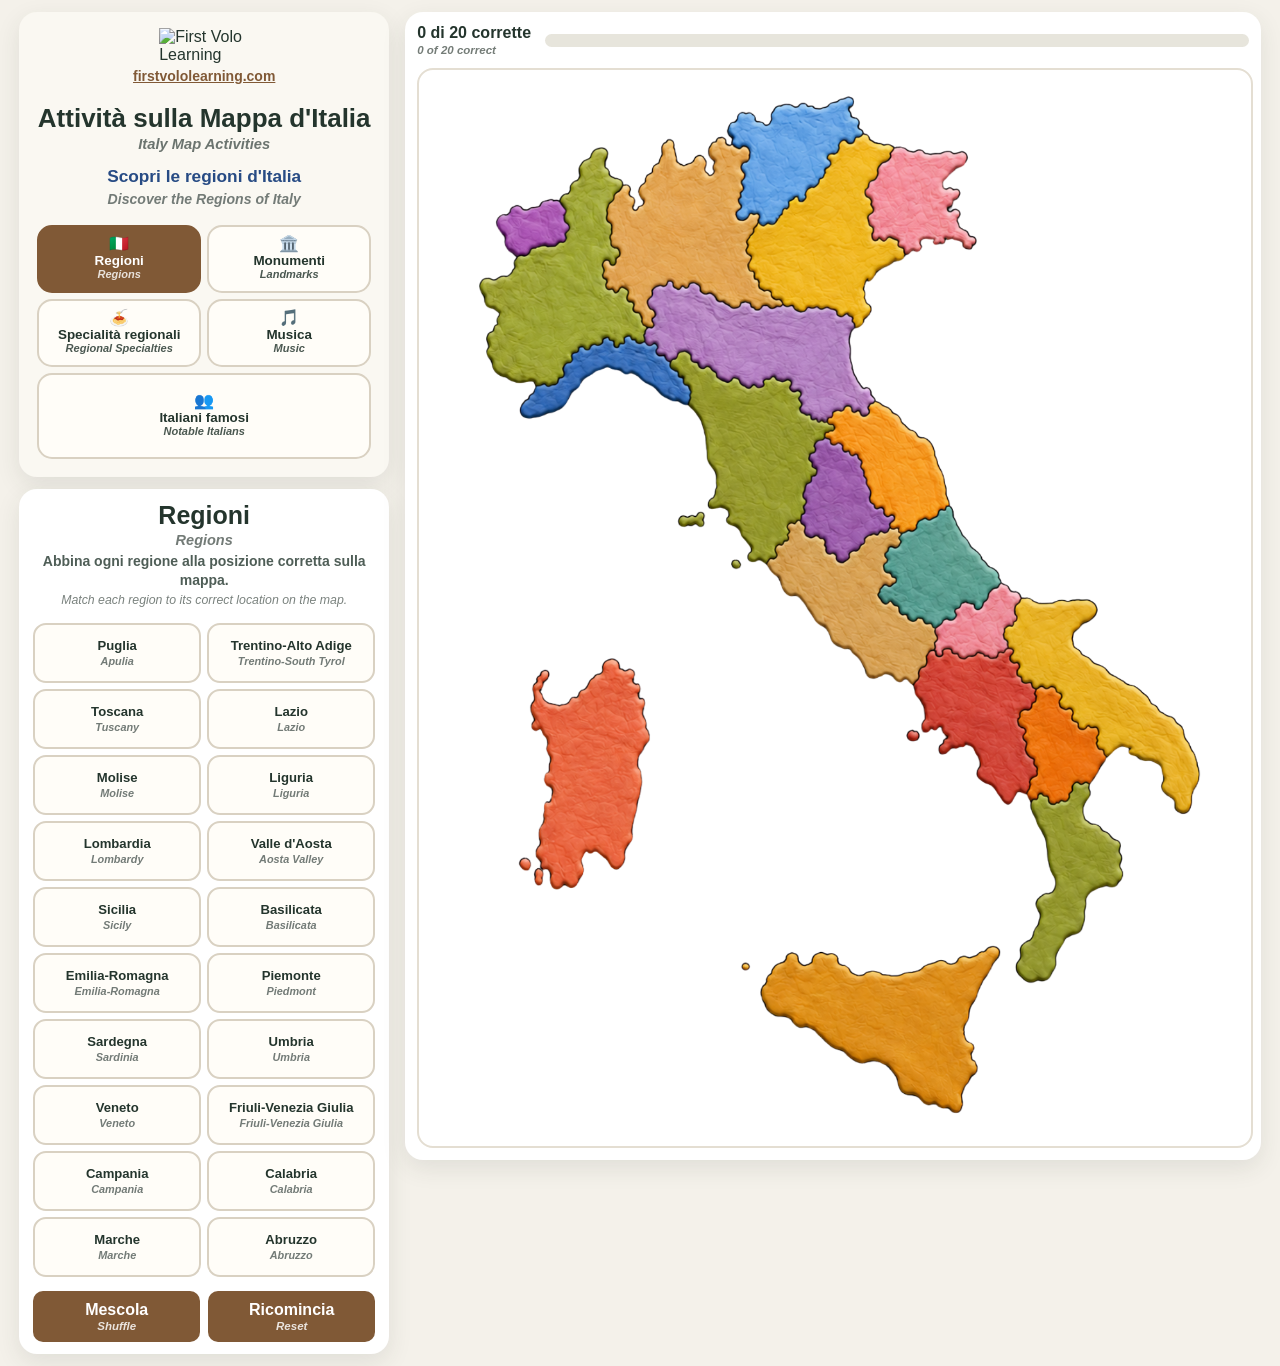
==== commit 257f237c: "Add bilingual Italian interface" ====
--- a/index.html
+++ b/index.html
@@ -8,7 +8,7 @@
     content="width=device-width, initial-scale=1.0"
   >
 
-  <title>Italy Map Activities</title>
+  <title>Attività sulla Mappa d'Italia | Italy Map Activities</title>
 
   <link rel="stylesheet" href="style.css">
 </head>
@@ -36,15 +36,20 @@
           firstvololearning.com
         </a>
 
-        <h1>Italy Map Activities</h1>
+        <h1>Attività sulla Mappa d'Italia</h1>
+
+        <p class="english-title">
+          Italy Map Activities
+        </p>
 
         <p class="subtitle">
-          Discover the Regions of Italy
+          <strong>Scopri le regioni d'Italia</strong>
+          <span>Discover the Regions of Italy</span>
         </p>
 
         <div
           class="mode-buttons"
-          aria-label="Choose an activity"
+          aria-label="Scegli un'attività / Choose an activity"
         >
 
           <button
@@ -52,7 +57,9 @@
             data-mode="regions"
             type="button"
           >
-            Regions
+            <span class="mode-icon" aria-hidden="true">🇮🇹</span>
+            <strong>Regioni</strong>
+            <span class="english-support">Regions</span>
           </button>
 
           <button
@@ -60,7 +67,9 @@
             data-mode="landmarks"
             type="button"
           >
-            Landmarks
+            <span class="mode-icon" aria-hidden="true">🏛️</span>
+            <strong>Monumenti</strong>
+            <span class="english-support">Landmarks</span>
           </button>
 
           <button
@@ -68,14 +77,28 @@
             data-mode="foods"
             type="button"
           >
-            Specialties
+            <span class="mode-icon" aria-hidden="true">🍝</span>
+            <strong>Specialità regionali</strong>
+            <span class="english-support">Regional Specialties</span>
+          </button>
+
+          <button
+            class="mode-button"
+            data-mode="music"
+            type="button"
+          >
+            <span class="mode-icon" aria-hidden="true">🎵</span>
+            <strong>Musica</strong>
+            <span class="english-support">Music</span>
           </button>
 
           <a
-            class="mode-button"
+            class="mode-button people-mode-link"
             href="people.html"
           >
-            Notable Italians
+            <span class="mode-icon" aria-hidden="true">👥</span>
+            <strong>Italiani famosi</strong>
+            <span class="english-support">Notable Italians</span>
           </a>
 
         </div>
@@ -85,15 +108,30 @@
       <section class="name-panel">
 
         <h2 id="panelHeading">
-          Region Names
+          <strong>Regioni</strong>
+          <span>Regions</span>
         </h2>
 
         <p
           id="instructions"
           class="instructions"
         >
-          Drag a name onto the correct region.
+          <strong>Abbina ogni regione alla posizione corretta sulla mappa.</strong>
+          <span>Match each region to its correct location on the map.</span>
         </p>
+
+        <div
+          id="musicIntroduction"
+          class="music-introduction"
+          hidden
+        >
+          <span class="music-introduction-icon">🎵</span>
+
+          <p>
+            <strong>Clicca su una regione della mappa per scoprire una canzone legata alla sua lingua, storia o tradizione musicale.</strong>
+            <span>Click a region on the map to discover a song connected with its language, history, or musical traditions.</span>
+          </p>
+        </div>
 
         <div
           id="cultureBox"
@@ -102,7 +140,8 @@
         >
 
           <div class="culture-title">
-            🇮🇹 Regional Spotlight
+            🇮🇹 Focus regionale
+            <span>Regional Spotlight</span>
           </div>
 
           <div
@@ -117,7 +156,8 @@
               <span class="culture-bullet">•</span>
 
               <strong>
-                Historic &amp; Cultural Highlight
+                Storia e cultura
+                <span>Historic &amp; Cultural Highlight</span>
               </strong>
             </div>
 
@@ -139,7 +179,8 @@
               <span class="culture-bullet">•</span>
 
               <strong>
-                Languages &amp; Dialects
+                Lingue e dialetti
+                <span>Languages &amp; Dialects</span>
               </strong>
             </div>
 
@@ -159,20 +200,25 @@
         >
         </div>
 
-        <div class="button-row">
+        <div
+          id="gameButtons"
+          class="button-row"
+        >
 
           <button
             id="shuffleButton"
             type="button"
           >
-            Shuffle
+            <strong>Mescola</strong>
+            <span>Shuffle</span>
           </button>
 
           <button
             id="resetButton"
             type="button"
           >
-            Reset
+            <strong>Ricomincia</strong>
+            <span>Reset</span>
           </button>
 
         </div>
@@ -183,10 +229,14 @@
 
     <section class="map-panel">
 
-      <div class="progress-row">
+      <div
+        id="progressRow"
+        class="progress-row"
+      >
 
         <span id="progressText">
-          0 of 20 correct
+          <strong>0 di 20 corrette</strong>
+          <span>0 of 20 correct</span>
         </span>
 
         <div class="progress-track">
@@ -209,7 +259,7 @@
         <img
           id="italyMap"
           src="assets/maps/italy.png"
-          alt="Map of the regions of Italy"
+          alt="Mappa delle regioni d'Italia / Map of the regions of Italy"
         >
 
         <div
@@ -239,15 +289,59 @@
       <h2>Fantastico!</h2>
 
       <p id="completionText">
-        You matched all 20 Italian regions!
+        <strong>Hai trovato tutte le 20 regioni d'Italia!</strong>
+        <span>You matched all 20 Italian regions!</span>
       </p>
 
       <button
         id="playAgainButton"
         type="button"
       >
-        Play Again
+        <strong>Gioca ancora!</strong>
+        <span>Play Again</span>
       </button>
+
+    </div>
+
+  </div>
+
+  <div
+    id="musicModal"
+    class="music-modal"
+    role="dialog"
+    aria-modal="true"
+    aria-labelledby="musicModalRegion"
+    hidden
+  >
+
+    <div class="music-modal-card">
+
+      <button
+        id="musicModalClose"
+        class="music-modal-close"
+        type="button"
+        aria-label="Chiudi / Close music window"
+      >
+        ×
+      </button>
+
+      <div class="music-modal-eyebrow">
+        Esplora l'Italia attraverso la musica
+        <span>Explore Italy Through Music</span>
+      </div>
+
+      <h2 id="musicModalRegion"></h2>
+
+      <div
+        id="musicSongList"
+        class="music-song-list"
+      >
+      </div>
+
+      <p class="music-link-note">
+        <strong>YouTube si apre in una nuova scheda. Gli insegnanti devono controllare i contenuti collegati prima di condividerli con gli studenti.</strong>
+        <span>YouTube opens in a new tab. Teachers should preview linked content before sharing it with students.</span>
+      </p>
 
     </div>
 
--- a/style.css
+++ b/style.css
@@ -1,3 +1,15 @@
+Library
+/
+First Volo Learning
+/
+style.css
+
+
+Library
+/
+style.css
+
+
 
 * {
   box-sizing: border-box;
@@ -1373,4 +1385,539 @@
   z-index: 10;
   border: 3px solid lime !important;
   background: rgba(0, 255, 0, 0.15) !important;
+}
+
+
+/* ========================================
+   MUSIC MAP MODE
+   ======================================== */
+
+.people-mode-link {
+  grid-column: 1 / -1;
+}
+
+.music-introduction {
+  margin: 14px 0 4px;
+  padding: 18px 16px;
+  border: 2px solid #d9d1c2;
+  border-radius: 16px;
+  background: #fffdf8;
+  color: #3e5047;
+  text-align: center;
+}
+
+.music-introduction[hidden] {
+  display: none;
+}
+
+.music-introduction-icon {
+  display: block;
+  margin-bottom: 6px;
+  font-size: 2rem;
+}
+
+.music-introduction p {
+  margin: 0;
+  font-size: 0.98rem;
+  line-height: 1.5;
+}
+
+.map-board.music-mode {
+  box-shadow:
+    inset 0 0 0 4px rgba(128, 89, 54, 0.08);
+}
+
+.drop-zone.music-zone {
+  display: grid;
+  place-items: center;
+  width: 9.5%;
+  border: 2px solid rgba(128, 89, 54, 0.18);
+  background: rgba(255, 253, 248, 0.16);
+  cursor: pointer;
+}
+
+.drop-zone.music-zone::after {
+  content: "♪";
+  display: grid;
+  place-items: center;
+  width: 32%;
+  aspect-ratio: 1;
+  border-radius: 50%;
+  background: rgba(128, 89, 54, 0.86);
+  box-shadow: 0 2px 7px rgba(0, 0, 0, 0.2);
+  color: white;
+  font-size: clamp(9px, 1vw, 16px);
+  font-weight: 900;
+  opacity: 0;
+  transform: scale(0.75);
+  transition:
+    opacity 0.18s ease,
+    transform 0.18s ease;
+}
+
+.drop-zone.music-zone:hover,
+.drop-zone.music-zone:focus-visible {
+  z-index: 20;
+  border-color: #805936;
+  background: rgba(255, 248, 226, 0.48);
+  box-shadow:
+    0 0 0 4px rgba(128, 89, 54, 0.16),
+    0 5px 14px rgba(0, 0, 0, 0.12);
+  outline: none;
+  transform: translate(-50%, -50%) scale(1.08);
+}
+
+.drop-zone.music-zone:hover::after,
+.drop-zone.music-zone:focus-visible::after {
+  opacity: 1;
+  transform: scale(1);
+}
+
+.music-modal {
+  position: fixed;
+  inset: 0;
+  z-index: 1200;
+  display: grid;
+  place-items: center;
+  overflow-y: auto;
+  padding: 24px;
+  background: rgba(25, 31, 27, 0.72);
+}
+
+.music-modal[hidden] {
+  display: none;
+}
+
+.music-modal-card {
+  position: relative;
+  width: min(92vw, 650px);
+  max-height: calc(100vh - 48px);
+  overflow-y: auto;
+  padding: 34px;
+  border: 2px solid #e2d8c8;
+  border-radius: 22px;
+  background:
+    linear-gradient(
+      180deg,
+      #fffefb 0%,
+      #fffaf0 100%
+    );
+  box-shadow:
+    0 20px 65px rgba(0, 0, 0, 0.34);
+}
+
+.music-modal-close {
+  position: absolute;
+  top: 12px;
+  right: 14px;
+  display: grid;
+  place-items: center;
+  width: 42px;
+  height: 42px;
+  padding: 0;
+  border: 0;
+  border-radius: 50%;
+  background: #eee7dc;
+  color: #805936;
+  cursor: pointer;
+  font-size: 2rem;
+  line-height: 1;
+}
+
+.music-modal-close:hover,
+.music-modal-close:focus-visible {
+  background: #e3d8c8;
+  outline: 3px solid rgba(128, 89, 54, 0.22);
+}
+
+.music-modal-eyebrow {
+  margin: 0 52px 7px 0;
+  color: #a85b4f;
+  font-size: 0.82rem;
+  font-weight: 900;
+  letter-spacing: 0.08em;
+  text-transform: uppercase;
+}
+
+.music-modal-card h2 {
+  margin: 0 52px 22px 0;
+  color: #274b84;
+  font-size: clamp(1.9rem, 5vw, 2.65rem);
+  line-height: 1.08;
+}
+
+.music-song-list {
+  display: grid;
+  gap: 14px;
+}
+
+.music-song {
+  padding: 17px;
+  border: 1px solid #e3d9ca;
+  border-radius: 16px;
+  background: white;
+  box-shadow: 0 5px 14px rgba(67, 55, 42, 0.08);
+}
+
+.music-song-title {
+  margin: 0 0 6px;
+  color: #24352d;
+  font-size: 1.18rem;
+  line-height: 1.25;
+}
+
+.music-song-recording {
+  margin: 0 0 9px;
+  color: #805936;
+  font-size: 0.94rem;
+  font-weight: 800;
+}
+
+.music-song-description {
+  margin: 0 0 13px;
+  color: #4d5d55;
+  font-size: 0.96rem;
+  line-height: 1.52;
+}
+
+.music-youtube-link {
+  display: inline-flex;
+  align-items: center;
+  justify-content: center;
+  min-height: 42px;
+  padding: 9px 14px;
+  border-radius: 10px;
+  background: #805936;
+  color: white;
+  font-weight: 800;
+  text-decoration: none;
+}
+
+.music-youtube-link:hover,
+.music-youtube-link:focus-visible {
+  background: #65442a;
+  outline: 3px solid rgba(128, 89, 54, 0.22);
+}
+
+.music-link-note {
+  margin: 20px 0 0;
+  color: #6b746f;
+  font-size: 0.8rem;
+  line-height: 1.45;
+}
+
+body.music-modal-open {
+  overflow: hidden;
+}
+
+@media (max-width: 600px) {
+  .people-mode-link {
+    grid-column: auto;
+  }
+
+  .music-modal {
+    padding: 10px;
+  }
+
+  .music-modal-card {
+    width: 100%;
+    max-height: calc(100vh - 20px);
+    padding: 26px 18px;
+    border-radius: 17px;
+  }
+
+  .music-song {
+    padding: 14px;
+  }
+
+  .drop-zone.music-zone {
+    width: 11%;
+  }
+}
+/* ========================================
+   BILINGUAL ITALIAN / ENGLISH INTERFACE
+   ======================================== */
+
+.page-header h1 {
+  margin-bottom: 4px;
+  color: #24352d;
+  text-align: center;
+  line-height: 1.05;
+}
+
+.english-title {
+  margin: 0 0 14px;
+  color: #6b746f;
+  font-size: 0.92rem;
+  font-style: italic;
+  font-weight: 600;
+  text-align: center;
+}
+
+.subtitle {
+  text-align: center;
+}
+
+.subtitle strong,
+.subtitle span {
+  display: block;
+}
+
+.subtitle strong {
+  color: #274b84;
+  font-size: 1.08rem;
+  line-height: 1.25;
+}
+
+.subtitle span {
+  margin-top: 3px;
+  color: #737b77;
+  font-size: 0.88rem;
+  font-style: italic;
+  font-weight: 600;
+}
+
+.mode-button {
+  flex-direction: column;
+  gap: 1px;
+  min-height: 68px;
+  padding: 7px 5px;
+  line-height: 1.08;
+  white-space: normal;
+}
+
+.mode-button strong {
+  display: block;
+  font-size: 0.84rem;
+}
+
+.mode-button .mode-icon {
+  display: block;
+  margin-bottom: 1px;
+  font-size: 1rem;
+  line-height: 1;
+}
+
+.english-support,
+.mode-button .english-support {
+  display: block;
+  font-size: 0.69rem;
+  font-style: italic;
+  font-weight: 600;
+  opacity: 0.82;
+}
+
+.name-panel h2 strong,
+.name-panel h2 span,
+.instructions strong,
+.instructions span,
+.music-introduction p strong,
+.music-introduction p span,
+.completion-card p strong,
+.completion-card p span,
+.music-link-note strong,
+.music-link-note span,
+.music-modal-eyebrow span {
+  display: block;
+}
+
+.name-panel h2 strong {
+  color: #24352d;
+}
+
+.name-panel h2 span {
+  margin-top: 2px;
+  color: #737b77;
+  font-size: 0.58em;
+  font-style: italic;
+  font-weight: 600;
+}
+
+.instructions strong {
+  color: #4f5e57;
+  line-height: 1.35;
+}
+
+.instructions span {
+  margin-top: 3px;
+  color: #7a827e;
+  font-size: 0.88em;
+  font-style: italic;
+  line-height: 1.35;
+}
+
+.music-introduction p strong {
+  color: #35473e;
+}
+
+.music-introduction p span {
+  margin-top: 5px;
+  color: #68736d;
+  font-size: 0.88rem;
+  font-style: italic;
+}
+
+.culture-title span {
+  display: block;
+  margin-top: 2px;
+  color: #887b5b;
+  font-size: 0.75rem;
+  font-style: italic;
+  font-weight: 600;
+}
+
+.culture-item-heading strong span {
+  display: block;
+  margin-top: 1px;
+  color: #8b7950;
+  font-size: 0.77rem;
+  font-style: italic;
+  font-weight: 600;
+}
+
+.bilingual-region-card {
+  flex-direction: column;
+  gap: 2px;
+}
+
+.region-name-italian {
+  display: block;
+  color: #24352d;
+  font-size: 0.82rem;
+  line-height: 1.15;
+}
+
+.region-name-english {
+  display: block;
+  color: #737b77;
+  font-size: 0.68rem;
+  font-style: italic;
+  font-weight: 600;
+  line-height: 1.15;
+}
+
+.placed-label strong,
+.placed-label span {
+  display: block;
+}
+
+.placed-label span {
+  margin-top: 1px;
+  color: #66736b;
+  font-size: 0.78em;
+  font-style: italic;
+  font-weight: 600;
+}
+
+.button-row button,
+.completion-card button {
+  display: flex;
+  flex-direction: column;
+  align-items: center;
+  justify-content: center;
+  gap: 1px;
+}
+
+.button-row button strong,
+.completion-card button strong {
+  display: block;
+}
+
+.button-row button span,
+.completion-card button span {
+  display: block;
+  font-size: 0.72rem;
+  font-style: italic;
+  font-weight: 600;
+  opacity: 0.84;
+}
+
+#progressText {
+  min-width: 112px;
+  line-height: 1.15;
+}
+
+#progressText strong,
+#progressText span {
+  display: block;
+}
+
+#progressText span {
+  margin-top: 2px;
+  color: #747c77;
+  font-size: 0.72rem;
+  font-style: italic;
+  font-weight: 600;
+}
+
+.completion-card p strong {
+  color: #35473e;
+  font-size: 1.05rem;
+  line-height: 1.4;
+}
+
+.completion-card p span {
+  margin-top: 6px;
+  color: #727b76;
+  font-size: 0.9rem;
+  font-style: italic;
+  line-height: 1.4;
+}
+
+.music-modal-eyebrow span {
+  margin-top: 2px;
+  color: #8b7d75;
+  font-size: 0.84em;
+  font-style: italic;
+  letter-spacing: normal;
+  text-transform: none;
+}
+
+.music-link-note span {
+  margin-top: 4px;
+  font-style: italic;
+}
+
+.music-youtube-link {
+  flex-direction: column;
+  line-height: 1.15;
+}
+
+.music-youtube-link strong,
+.music-youtube-link span {
+  display: block;
+}
+
+.music-youtube-link span {
+  margin-top: 1px;
+  font-size: 0.72rem;
+  font-style: italic;
+  font-weight: 600;
+  opacity: 0.84;
+}
+
+.music-song-list > p span {
+  display: block;
+  margin-top: 4px;
+  color: #727b76;
+  font-size: 0.88rem;
+  font-style: italic;
+}
+
+@media (max-width: 600px) {
+  .mode-button {
+    min-height: 62px;
+  }
+
+  .page-header h1 {
+    font-size: 28px;
+  }
+
+  .region-name-italian {
+    font-size: 0.78rem;
+  }
+
+  .region-name-english {
+    font-size: 0.64rem;
+  }
 }
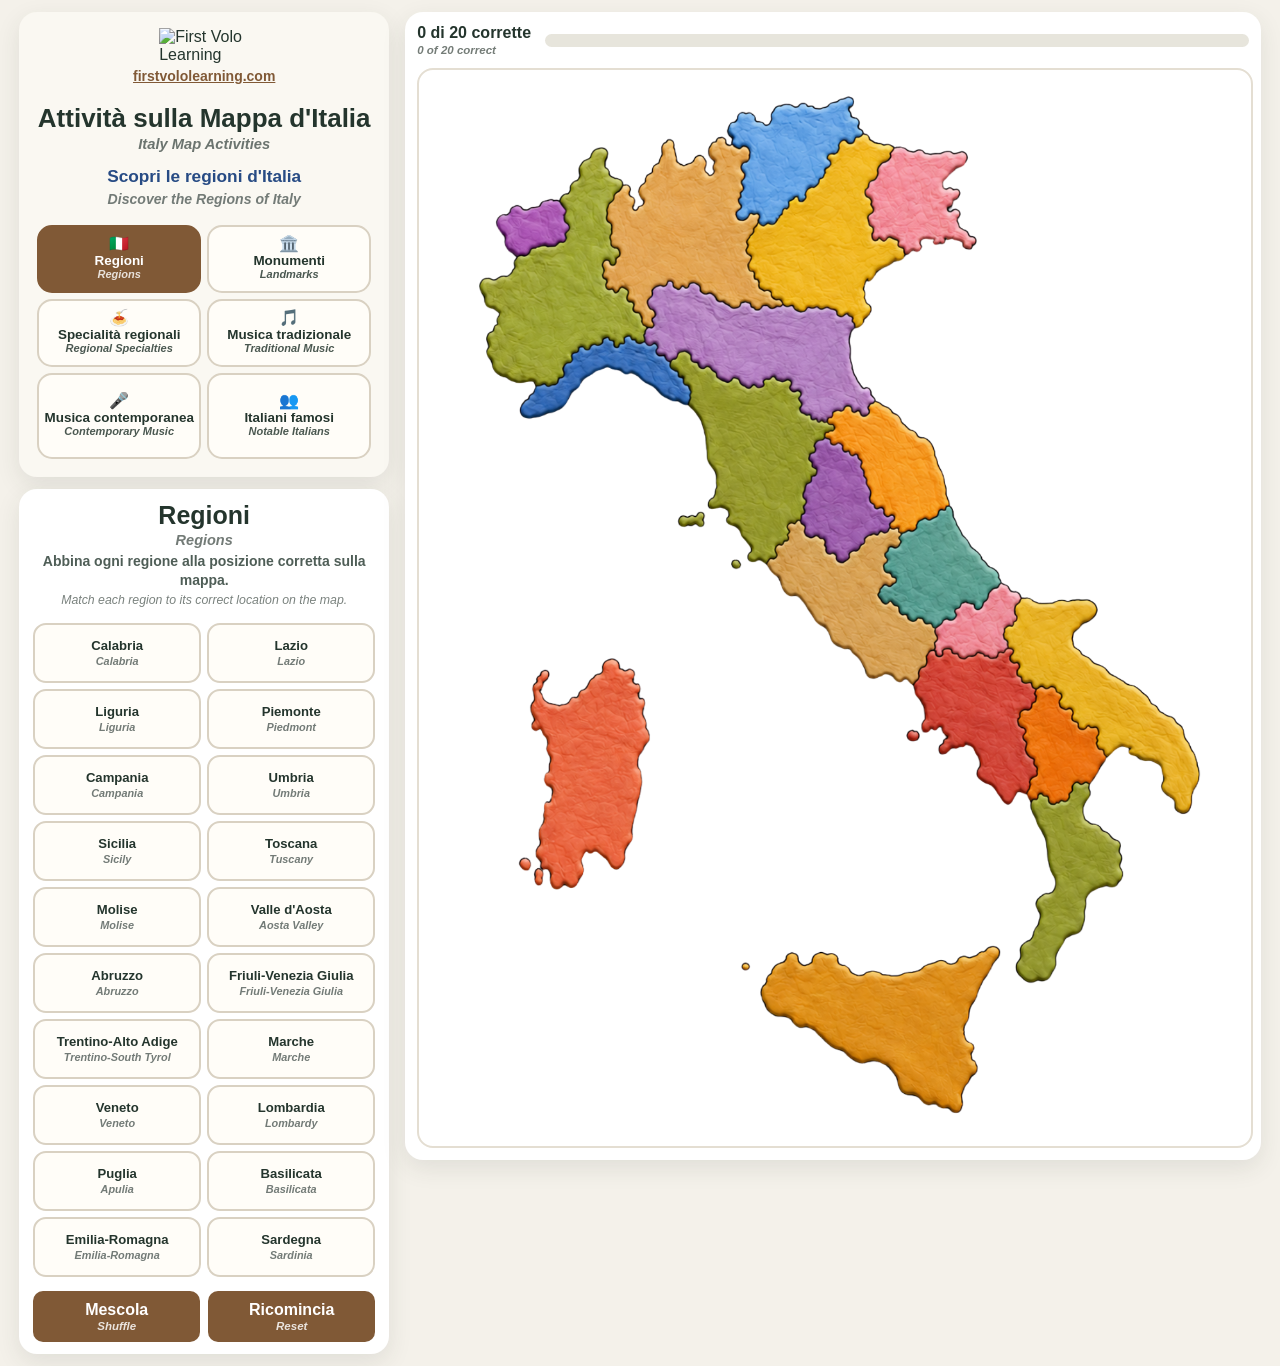
==== commit 471d5443: "Add music pages and unify site navigation" ====
--- a/index.html
+++ b/index.html
@@ -83,19 +83,38 @@
           </button>
 
           <button
-            class="mode-button"
-            data-mode="music"
-            type="button"
-          >
-            <span class="mode-icon" aria-hidden="true">🎵</span>
-            <strong>Musica</strong>
-            <span class="english-support">Music</span>
-          </button>
+  class="mode-button"
+  data-mode="music"
+  type="button"
+>
+<span class="mode-icon" aria-hidden="true">🎵</span>
+  <strong>
+    Musica tradizionale
+  </strong>
+
+  <span class="english-support">
+    Traditional Music
+  </span>
+</button>
+
+<a
+  class="mode-button"
+  href="contemporary-music.html"
+>
+<span class="mode-icon" aria-hidden="true">🎤</span>
+  <strong>
+    Musica contemporanea
+  </strong>
+
+  <span class="english-support">
+    Contemporary Music
+  </span>
+</a>
 
           <a
-            class="mode-button people-mode-link"
-            href="people.html"
-          >
+  class="mode-button"
+  href="people.html"
+>
             <span class="mode-icon" aria-hidden="true">👥</span>
             <strong>Italiani famosi</strong>
             <span class="english-support">Notable Italians</span>
@@ -325,10 +344,10 @@
         ×
       </button>
 
-      <div class="music-modal-eyebrow">
-        Esplora l'Italia attraverso la musica
-        <span>Explore Italy Through Music</span>
-      </div>
+<div class="music-modal-eyebrow">
+  Musica tradizionale e popolare d'Italia
+  <span>Traditional &amp; Folk Music of Italy</span>
+</div>
 
       <h2 id="musicModalRegion"></h2>
 
--- a/style.css
+++ b/style.css
@@ -1430,47 +1430,68 @@
 .drop-zone.music-zone {
   display: grid;
   place-items: center;
-  width: 9.5%;
-  border: 2px solid rgba(128, 89, 54, 0.18);
-  background: rgba(255, 253, 248, 0.16);
-  cursor: pointer;
-}
-
-.drop-zone.music-zone::after {
-  content: "♪";
-  display: grid;
-  place-items: center;
-  width: 32%;
+
+  width: 6.5%;
   aspect-ratio: 1;
   border-radius: 50%;
-  background: rgba(128, 89, 54, 0.86);
-  box-shadow: 0 2px 7px rgba(0, 0, 0, 0.2);
-  color: white;
-  font-size: clamp(9px, 1vw, 16px);
-  font-weight: 900;
-  opacity: 0;
-  transform: scale(0.75);
+
+  border: 2px solid #d8cfbf;
+  background: #fffdf8;
+  box-shadow: 0 3px 10px rgba(0,0,0,.18);
+
+  cursor: pointer;
+
   transition:
-    opacity 0.18s ease,
-    transform 0.18s ease;
+    transform .18s ease,
+    box-shadow .18s ease,
+    border-color .18s ease,
+    background .18s ease;
+}
+
+.drop-zone.music-zone::after {
+  content: "🎵";
+
+  color: #805936;
+  font-size: clamp(15px, 1.5vw, 24px);
+  line-height: 1;
+
+  opacity: 1;
+  transform: none;
+
+  transition: transform .18s ease;
+}
+
+.drop-zone.music-zone:hover,
+.drop-zone.music-zone:focus-visible {
+  border-color: #805936;
+  background: #ffffff;
+
+  box-shadow:
+    0 0 0 4px rgba(128,89,54,.15),
+    0 6px 16px rgba(0,0,0,.22);
+
+  transform:
+    translate(-50%, -50%)
+    scale(1.12);
+
+  outline: none;
+}
+
+.drop-zone.music-zone:hover::after,
+.drop-zone.music-zone:focus-visible::after {
+  transform: scale(1.08);
 }
 
 .drop-zone.music-zone:hover,
 .drop-zone.music-zone:focus-visible {
   z-index: 20;
   border-color: #805936;
-  background: rgba(255, 248, 226, 0.48);
-  box-shadow:
-    0 0 0 4px rgba(128, 89, 54, 0.16),
-    0 5px 14px rgba(0, 0, 0, 0.12);
+background: rgba(255, 248, 226, .75);
+box-shadow:
+  0 0 0 5px rgba(243,194,58,.30),
+  0 6px 18px rgba(0,0,0,.28);
   outline: none;
   transform: translate(-50%, -50%) scale(1.08);
-}
-
-.drop-zone.music-zone:hover::after,
-.drop-zone.music-zone:focus-visible::after {
-  opacity: 1;
-  transform: scale(1);
 }
 
 .music-modal {
@@ -1920,4 +1941,123 @@
   .region-name-english {
     font-size: 0.64rem;
   }
+}
+/* ==================================================
+   CONTEMPORARY MUSIC PAGE
+================================================== */
+
+.music-region-zone {
+  display: grid;
+  place-items: center;
+  border: 2px solid transparent;
+  border-radius: 50%;
+  background: transparent;
+  cursor: pointer;
+}
+
+.music-region-zone::after {
+content: "🎵";
+  display: grid;
+  place-items: center;
+  width: 26px;
+  height: 26px;
+  border-radius: 50%;
+  background: rgba(128, 89, 54, 0.9);
+  color: white;
+  font-size: 15px;
+  font-weight: 800;
+opacity: 1;
+transform: scale(1);
+  transition:
+    opacity 0.18s ease,
+    transform 0.18s ease;
+}
+
+.music-region-zone:hover,
+.music-region-zone:focus-visible {
+  border-color: rgba(128, 89, 54, 0.65);
+  background: rgba(255, 250, 232, 0.4);
+  outline: none;
+}
+
+.music-region-zone:hover::after,
+.music-region-zone:focus-visible::after {
+  opacity: 1;
+  transform: scale(1);
+}
+
+.artist-card h3 {
+  margin-bottom: 6px;
+}
+
+.music-artist-location {
+  margin: 0 0 12px;
+  color: #5c675f;
+  font-weight: 700;
+}
+
+.music-song-detail {
+  margin: 8px 0;
+}
+
+.music-song-detail strong,
+.music-song-detail span {
+  display: inline;
+  margin-right: 5px;
+}
+
+.music-song-detail span {
+  color: #6a746d;
+  font-size: 0.9em;
+  font-style: italic;
+}
+
+.music-song-section {
+  margin-top: 16px;
+}
+
+.music-song-section h4 {
+  margin: 0 0 8px;
+}
+
+.music-song-section h4 span {
+  display: block;
+  color: #6a746d;
+  font-size: 0.82em;
+  font-style: italic;
+  font-weight: 500;
+}
+
+.music-song-links {
+  margin: 0;
+  padding-left: 22px;
+}
+
+.music-song-links li {
+  margin: 8px 0;
+}
+
+.music-song-links a {
+  font-weight: 700;
+  text-underline-offset: 3px;
+}
+
+#musicModalRegion span {
+  display: block;
+  margin-top: 3px;
+  color: #6a746d;
+  font-size: 0.5em;
+  font-style: italic;
+}
+.mode-buttons {
+  grid-template-columns: repeat(2, minmax(0, 1fr));
+}
+
+.mode-button {
+  text-decoration: none;
+}
+
+.mode-button:link,
+.mode-button:visited {
+  color: inherit;
 }
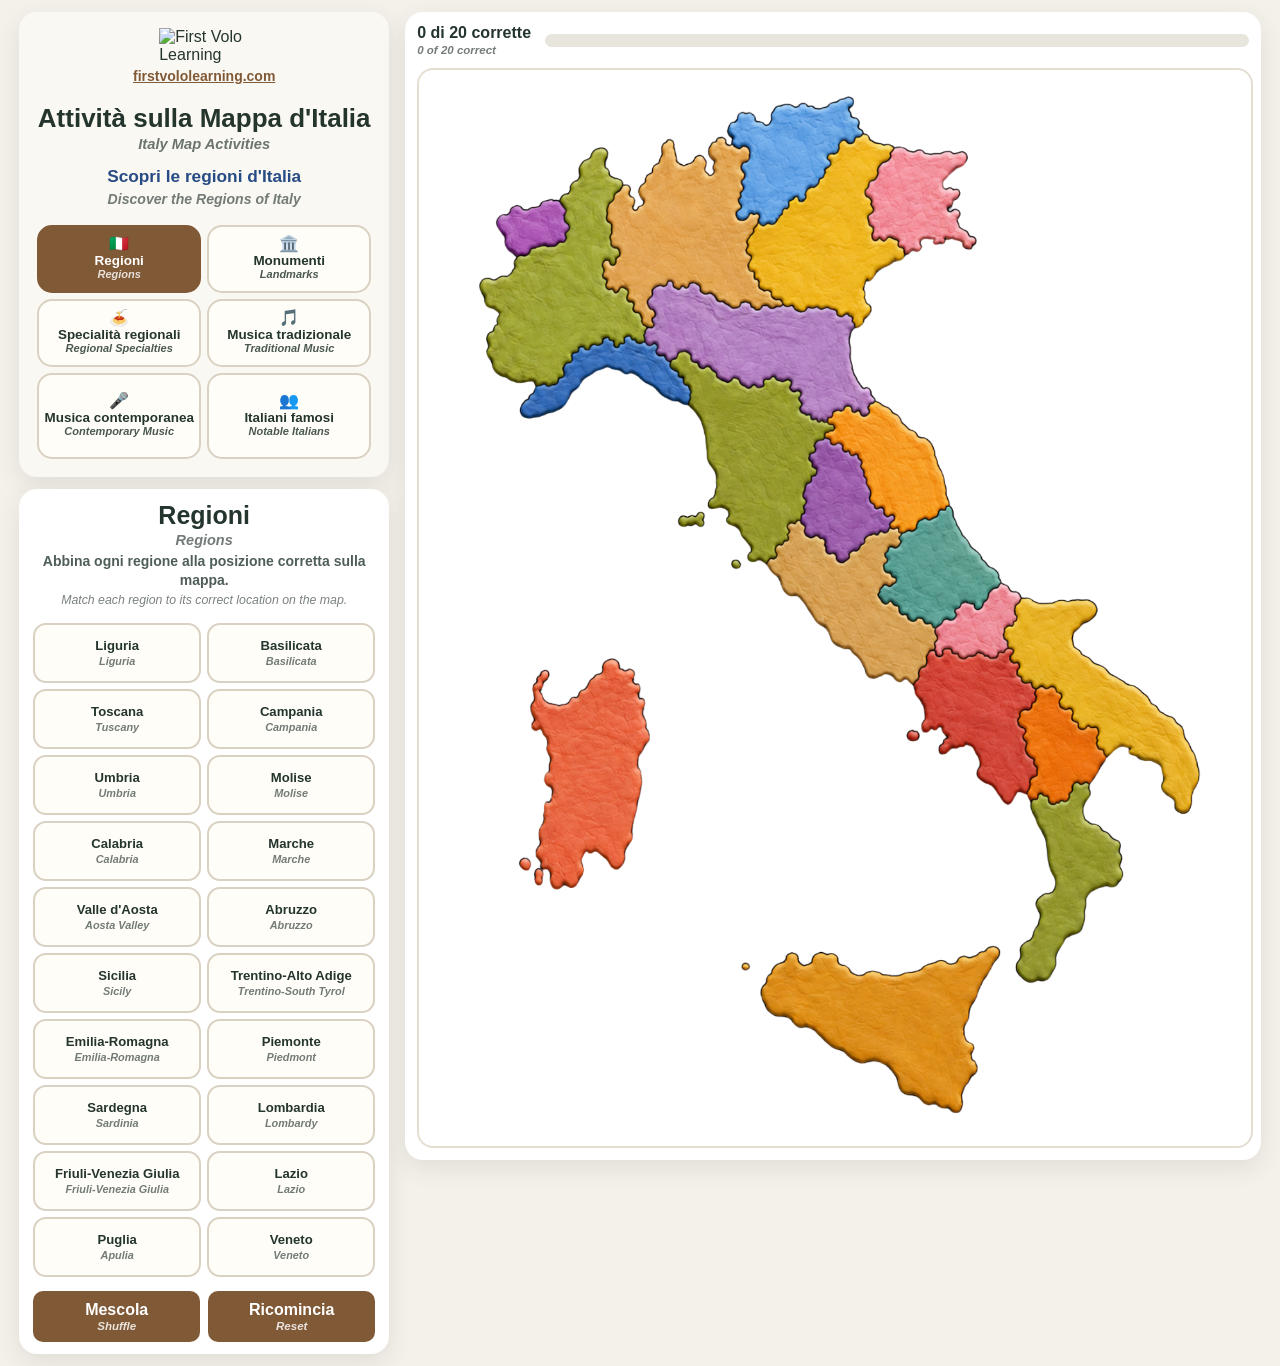
==== commit 7b27f5da: "Add tourism links and food discovery links" ====
--- a/index.html
+++ b/index.html
@@ -212,7 +212,28 @@
           </div>
 
         </div>
-
+<div
+  id="tourismLinkSection"
+  class="tourism-link-section"
+  hidden
+>
+  <a
+    id="tourismLink"
+    class="tourism-link"
+    href="#"
+    target="_blank"
+    rel="noopener noreferrer"
+  >
+    <strong id="tourismLinkItalian"></strong>
+    <span id="tourismLinkEnglish"></span>
+    <span aria-hidden="true">↗</span>
+  </a>
+
+  <small>
+    Sito ufficiale del turismo
+    <span>Official tourism website</span>
+  </small>
+</div>
         <div
           id="regionCards"
           class="region-cards"
--- a/style.css
+++ b/style.css
@@ -2060,4 +2060,60 @@
 .mode-button:link,
 .mode-button:visited {
   color: inherit;
+}
+/* =========================
+   Official tourism link
+   ========================= */
+
+.tourism-link-section {
+  margin-top: 18px;
+  padding-top: 16px;
+  border-top: 1px solid rgba(148, 101, 0, 0.2);
+  text-align: center;
+}
+
+.tourism-link-section[hidden] {
+  display: none;
+}
+
+.tourism-link {
+  display: flex;
+  flex-direction: column;
+  align-items: center;
+  gap: 3px;
+  padding: 11px 14px;
+  border: 2px solid #274b84;
+  border-radius: 12px;
+  background: #274b84;
+  color: white;
+  text-decoration: none;
+  transition:
+    background 0.18s ease,
+    transform 0.18s ease;
+}
+
+.tourism-link:hover,
+.tourism-link:focus-visible {
+  background: #1e3d6d;
+  transform: translateY(-1px);
+}
+
+.tourism-link strong {
+  font-size: 0.95rem;
+}
+
+.tourism-link > span {
+  font-size: 0.8rem;
+}
+
+.tourism-link-section small {
+  display: block;
+  margin-top: 7px;
+  color: #6e634e;
+  font-size: 0.72rem;
+  line-height: 1.3;
+}
+
+.tourism-link-section small span {
+  display: block;
 }
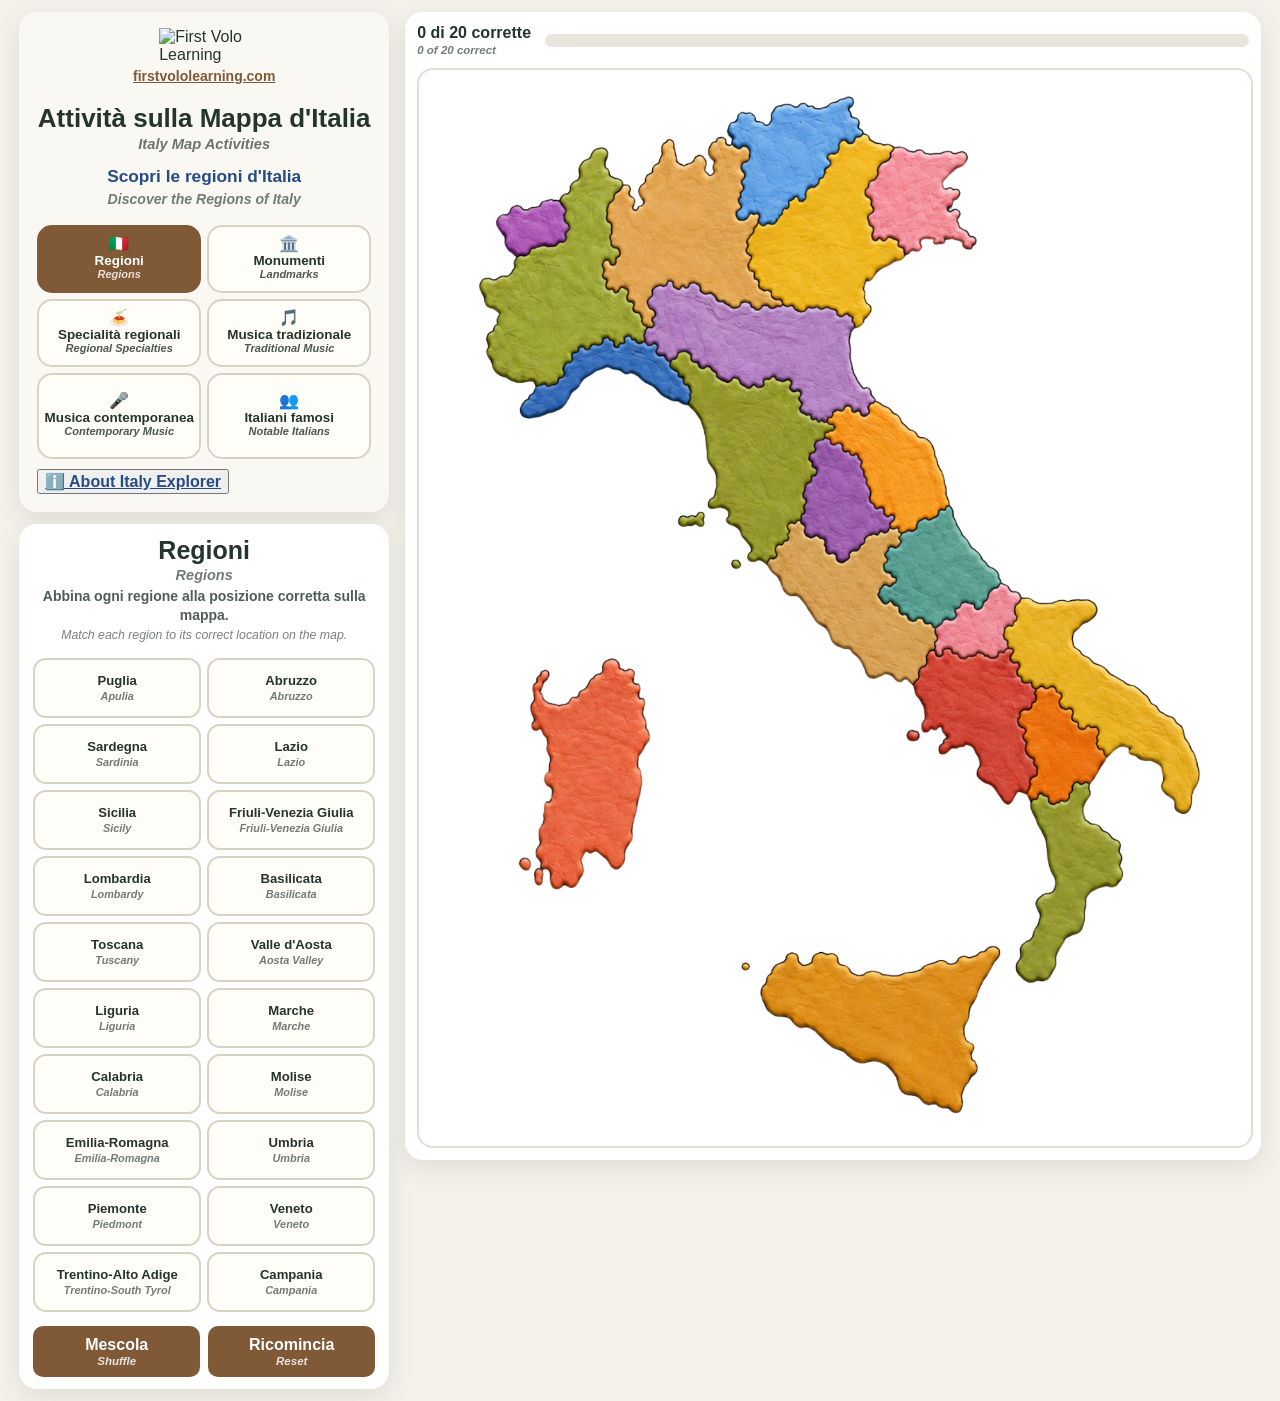
==== commit f79d3bfd: "Add featured regional articles" ====
--- a/index.html
+++ b/index.html
@@ -121,7 +121,13 @@
           </a>
 
         </div>
-
+<button
+  id="aboutButton"
+  class="about-link"
+  type="button"
+>
+  ℹ️ About Italy Explorer
+</button>
       </header>
 
       <section class="name-panel">
@@ -217,6 +223,7 @@
   class="tourism-link-section"
   hidden
 >
+
   <a
     id="tourismLink"
     class="tourism-link"
@@ -229,10 +236,30 @@
     <span aria-hidden="true">↗</span>
   </a>
 
+  <a
+    id="featuredArticleLink"
+    class="tourism-link"
+    href="#"
+    target="_blank"
+    rel="noopener noreferrer"
+    hidden
+  >
+    <strong id="featuredArticleItalian">
+      Leggi l'articolo
+    </strong>
+
+    <span id="featuredArticleEnglish">
+      Read the featured article
+    </span>
+
+    <span aria-hidden="true">↗</span>
+  </a>
+
   <small>
-    Sito ufficiale del turismo
-    <span>Official tourism website</span>
+    Siti ufficiali del turismo
+    <span>Official tourism resources</span>
   </small>
+
 </div>
         <div
           id="regionCards"
@@ -393,9 +420,162 @@
     aria-hidden="true"
   >
   </div>
-
-  <script src="data/italy-data.js"></script>
-  <script src="script.js"></script>
+<div
+  id="aboutModal"
+  class="about-modal"
+  role="dialog"
+  aria-modal="true"
+  aria-labelledby="aboutModalTitle"
+  hidden
+>
+
+  <div class="about-card">
+
+    <button
+      id="closeAbout"
+      class="about-close"
+      type="button"
+      aria-label="Close"
+    >
+      ×
+    </button>
+
+    <h2 id="aboutModalTitle">
+      🇮🇹 About Italy Explorer
+    </h2>
+<p>
+  Italy Explorer is an interactive educational website that helps learners explore Italy through geography, culture, music, food, landmarks, and influential people.
+</p>
+
+<h3>🗺️ Region Match</h3>
+
+<p>
+  Students drag each Italian region to its correct location on the map.
+</p>
+
+<p>
+  <strong>After each correct match, students discover:</strong>
+</p>
+
+<ul>
+  <li>Regione / Region</li>
+  <li>Storia e cultura / Historic &amp; Cultural Highlight</li>
+  <li>Lingue e dialetti / Languages &amp; Dialects</li>
+  <li>Sito ufficiale del turismo / Official Tourism Website</li>
+</ul>
+
+<h3>🏛️ Landmarks</h3>
+
+<p>
+  Students match famous Italian landmarks to the regions where they are located.
+</p>
+
+<p>
+  <strong>After each correct match, students discover:</strong>
+</p>
+
+<ul>
+  <li>Monumento / Landmark</li>
+  <li>Storia e cultura / Historic &amp; Cultural Highlight</li>
+  <li>Lingue e dialetti / Languages &amp; Dialects</li>
+  <li>Sito ufficiale del turismo / Official Tourism Website</li>
+</ul>
+
+<h3>🍝 Regional Specialties</h3>
+
+<p>
+  Students match authentic regional foods to the regions where they originated.
+</p>
+
+<p>
+  <strong>After each correct match, students discover:</strong>
+</p>
+
+<ul>
+  <li>Specialità regionale / Regional Specialty</li>
+  <li>Storia e cultura / Historic &amp; Cultural Highlight</li>
+  <li>Lingue e dialetti / Languages &amp; Dialects</li>
+  <li>Link per saperne di più / Link to Learn More</li>
+</ul>
+
+<h3>🎵 Traditional Music</h3>
+
+<p>
+  Students select a region on the map to explore its musical traditions.
+</p>
+
+<p>
+  <strong>Each region includes:</strong>
+</p>
+
+<ul>
+  <li>Canzone tradizionale / Traditional Song</li>
+  <li>Registrazione consigliata / Featured Recording</li>
+  <li>Breve descrizione culturale / Brief Cultural Description</li>
+  <li>Link YouTube / YouTube Links</li>
+</ul>
+
+<h3>🎤 Contemporary Music</h3>
+
+<p>
+  Students discover artists connected to different Italian regions and explore today’s Italian music scene.
+</p>
+
+<p>
+  <strong>Each artist includes:</strong>
+</p>
+
+<ul>
+  <li>Artista / Artist</li>
+  <li>Canzone / Song</li>
+  <li>Breve descrizione / Brief Description</li>
+  <li>Link YouTube / YouTube Links</li>
+</ul>
+
+<h3>👥 Notable Italians</h3>
+
+<p>
+  Students discover influential Italians from science, art, literature, music, sports, politics, and more.
+</p>
+
+<p>
+  <strong>Each profile includes:</strong>
+</p>
+
+<ul>
+  <li>Nome / Name</li>
+  <li>Regione / Region</li>
+  <li>Ambito / Field</li>
+  <li>Breve descrizione / Brief Description</li>
+</ul>
+
+<hr>
+
+<h3>Created by First Volo Learning</h3>
+
+<p>
+  Italy Explorer was designed to help learners explore Italy’s language, geography, music, landmarks, food, and culture through interactive activities.
+</p>
+
+<p>
+  🌐
+  <a
+    href="https://firstvololearning.com"
+    target="_blank"
+    rel="noopener noreferrer"
+  >
+    firstvololearning.com
+  </a>
+</p>
+
+<p>
+  Version 1.0 • © First Volo Learning
+</p>
+  </div>
+
+</div>
+<script src="data/italy-data.js"></script>
+<script src="script.js"></script>
 
 </body>
 </html>
--- a/style.css
+++ b/style.css
@@ -2080,13 +2080,14 @@
   display: flex;
   flex-direction: column;
   align-items: center;
-  gap: 3px;
-  padding: 11px 14px;
+  gap: 4px;
+  padding: 12px 14px;
   border: 2px solid #274b84;
-  border-radius: 12px;
+  border-radius: 16px;
   background: #274b84;
   color: white;
   text-decoration: none;
+  text-align: center;
   transition:
     background 0.18s ease,
     transform 0.18s ease;
@@ -2116,4 +2117,101 @@
 
 .tourism-link-section small span {
   display: block;
+}
+
+#featuredArticleEnglish {
+  font-size: 0.92rem;
+  font-weight: 500;
+  line-height: 1.3;
+}
+/* ========================================
+   ABOUT MODAL
+   ======================================== */
+
+.about-link {
+  display: inline-block;
+  margin: 10px auto 0;
+  color: #274b84;
+  font-weight: 800;
+  text-decoration: underline;
+  cursor: pointer;
+}
+
+.about-link:hover {
+  color: #1e3d6d;
+}
+
+.about-modal {
+  position: fixed;
+  inset: 0;
+  z-index: 1500;
+  display: grid;
+  place-items: center;
+  padding: 24px;
+  background: rgba(20,32,48,.72);
+}
+
+.about-modal[hidden]{
+  display:none;
+}
+
+.about-card{
+  position:relative;
+  width:min(900px,95vw);
+  max-height:90vh;
+  overflow-y:auto;
+
+  padding:34px;
+
+  border-radius:22px;
+  background:white;
+  box-shadow:0 18px 55px rgba(0,0,0,.3);
+}
+
+.about-close{
+  position:absolute;
+  top:14px;
+  right:14px;
+
+  width:42px;
+  height:42px;
+
+  border:none;
+  border-radius:50%;
+
+  background:#edf2f8;
+
+  font-size:2rem;
+  color:#274b84;
+
+  cursor:pointer;
+}
+
+.about-card h2{
+  margin-top:0;
+  color:#274b84;
+}
+
+.about-card h3{
+  margin-top:28px;
+  color:#805936;
+}
+
+.about-card ul{
+  margin-top:8px;
+  margin-bottom:18px;
+}
+
+.about-footer{
+  margin-top:34px;
+  padding-top:18px;
+  border-top:1px solid #ddd;
+  text-align:center;
+  color:#666;
+  font-size:.9rem;
+}
+
+.about-footer a{
+  color:#274b84;
+  font-weight:700;
 }
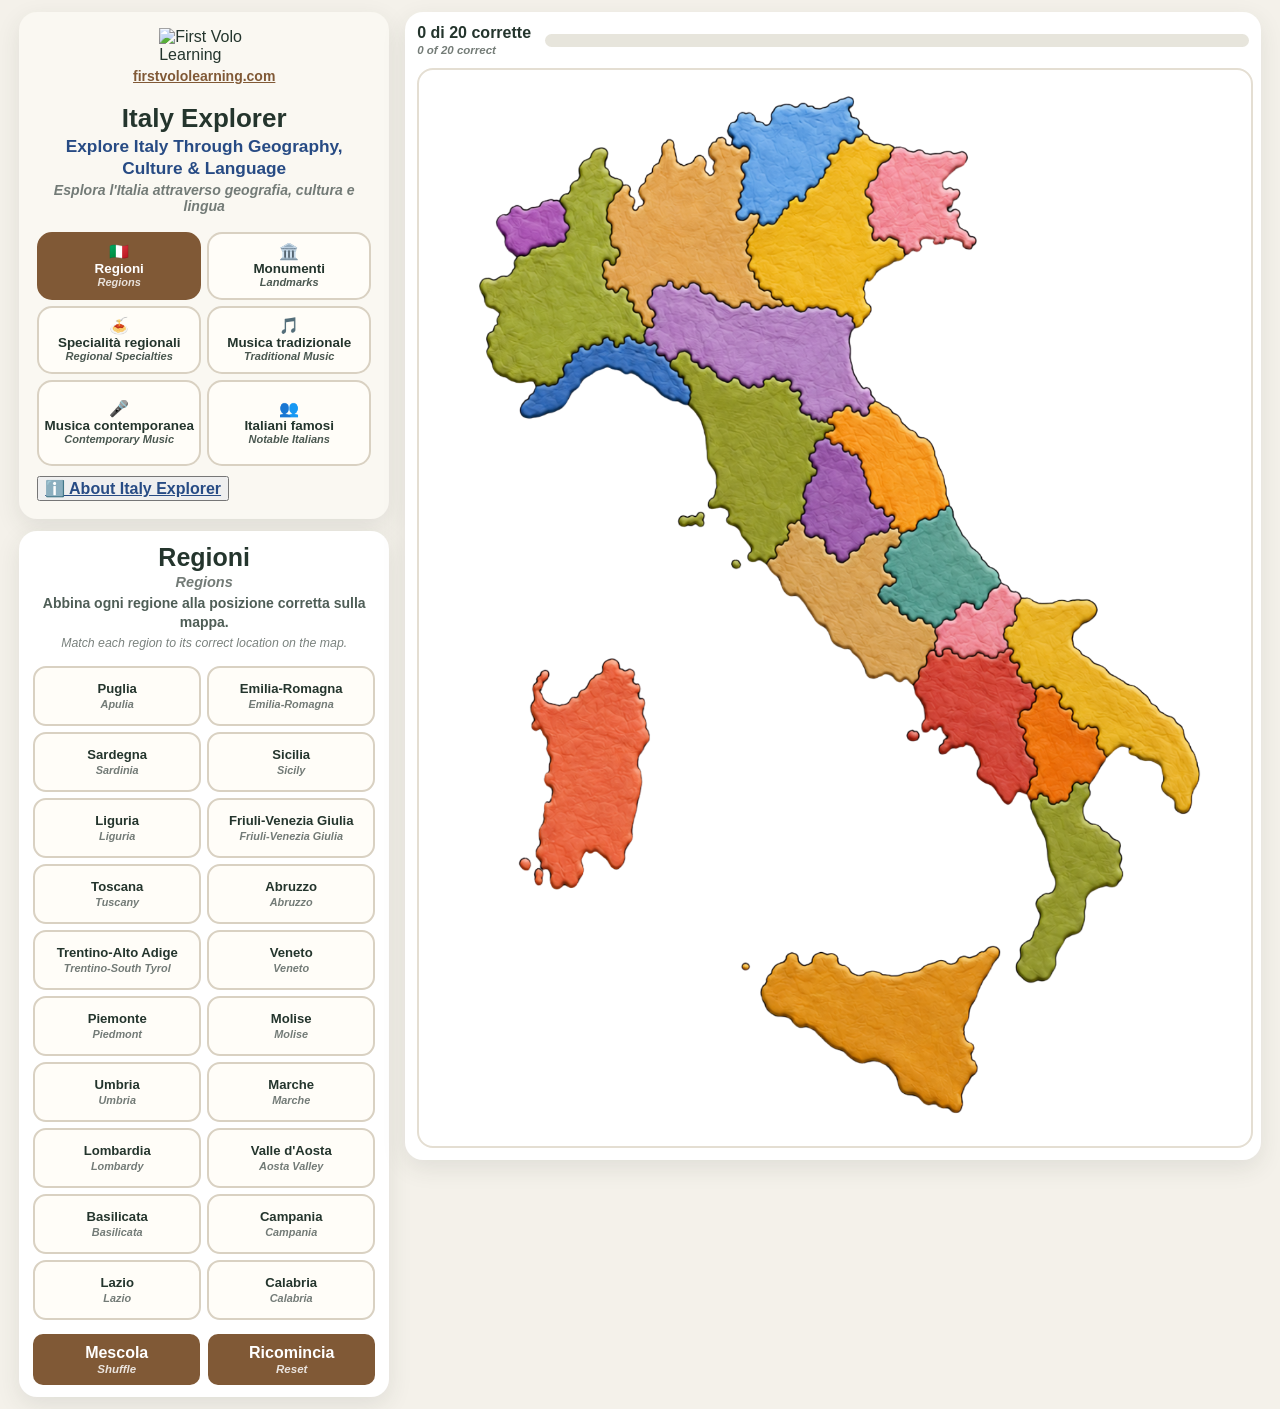
==== commit 3e6916a8: "Rename site to Italy Explorer and update About page" ====
--- a/index.html
+++ b/index.html
@@ -8,7 +8,7 @@
     content="width=device-width, initial-scale=1.0"
   >
 
-  <title>Attività sulla Mappa d'Italia | Italy Map Activities</title>
+<title>Italy Explorer</title>
 
   <link rel="stylesheet" href="style.css">
 </head>
@@ -36,16 +36,12 @@
           firstvololearning.com
         </a>
 
-        <h1>Attività sulla Mappa d'Italia</h1>
-
-        <p class="english-title">
-          Italy Map Activities
-        </p>
-
-        <p class="subtitle">
-          <strong>Scopri le regioni d'Italia</strong>
-          <span>Discover the Regions of Italy</span>
-        </p>
+<h1>Italy Explorer</h1>
+
+<p class="subtitle">
+  <strong>Explore Italy Through Geography, Culture &amp; Language</strong>
+  <span>Esplora l'Italia attraverso geografia, cultura e lingua</span>
+</p>
 
         <div
           class="mode-buttons"
@@ -444,7 +440,7 @@
       🇮🇹 About Italy Explorer
     </h2>
 <p>
-  Italy Explorer is an interactive educational website that helps learners explore Italy through geography, culture, music, food, landmarks, and influential people.
+  Italy Explorer is an interactive educational website that helps learners explore Italy through its geography, history, culture, languages, landmarks, regional foods, traditional and contemporary music, notable people, and official travel resources.
 </p>
 
 <h3>🗺️ Region Match</h3>
@@ -462,6 +458,7 @@
   <li>Storia e cultura / Historic &amp; Cultural Highlight</li>
   <li>Lingue e dialetti / Languages &amp; Dialects</li>
   <li>Sito ufficiale del turismo / Official Tourism Website</li>
+  <li>Articolo in evidenza / Featured Travel Article</li>
 </ul>
 
 <h3>🏛️ Landmarks</h3>
@@ -495,7 +492,7 @@
   <li>Specialità regionale / Regional Specialty</li>
   <li>Storia e cultura / Historic &amp; Cultural Highlight</li>
   <li>Lingue e dialetti / Languages &amp; Dialects</li>
-  <li>Link per saperne di più / Link to Learn More</li>
+  <li>Risorse ufficiali sul cibo e turismo / Official Food &amp; Tourism Resources</li>
 </ul>
 
 <h3>🎵 Traditional Music</h3>
@@ -554,7 +551,7 @@
 <h3>Created by First Volo Learning</h3>
 
 <p>
-  Italy Explorer was designed to help learners explore Italy’s language, geography, music, landmarks, food, and culture through interactive activities.
+  Italy Explorer was designed to help learners explore the incredible diversity of Italy’s 20 regions through interactive, bilingual activities that combine geography, language, history, culture, music, food, authentic tourism resources, and featured travel articles.
 </p>
 
 <p>
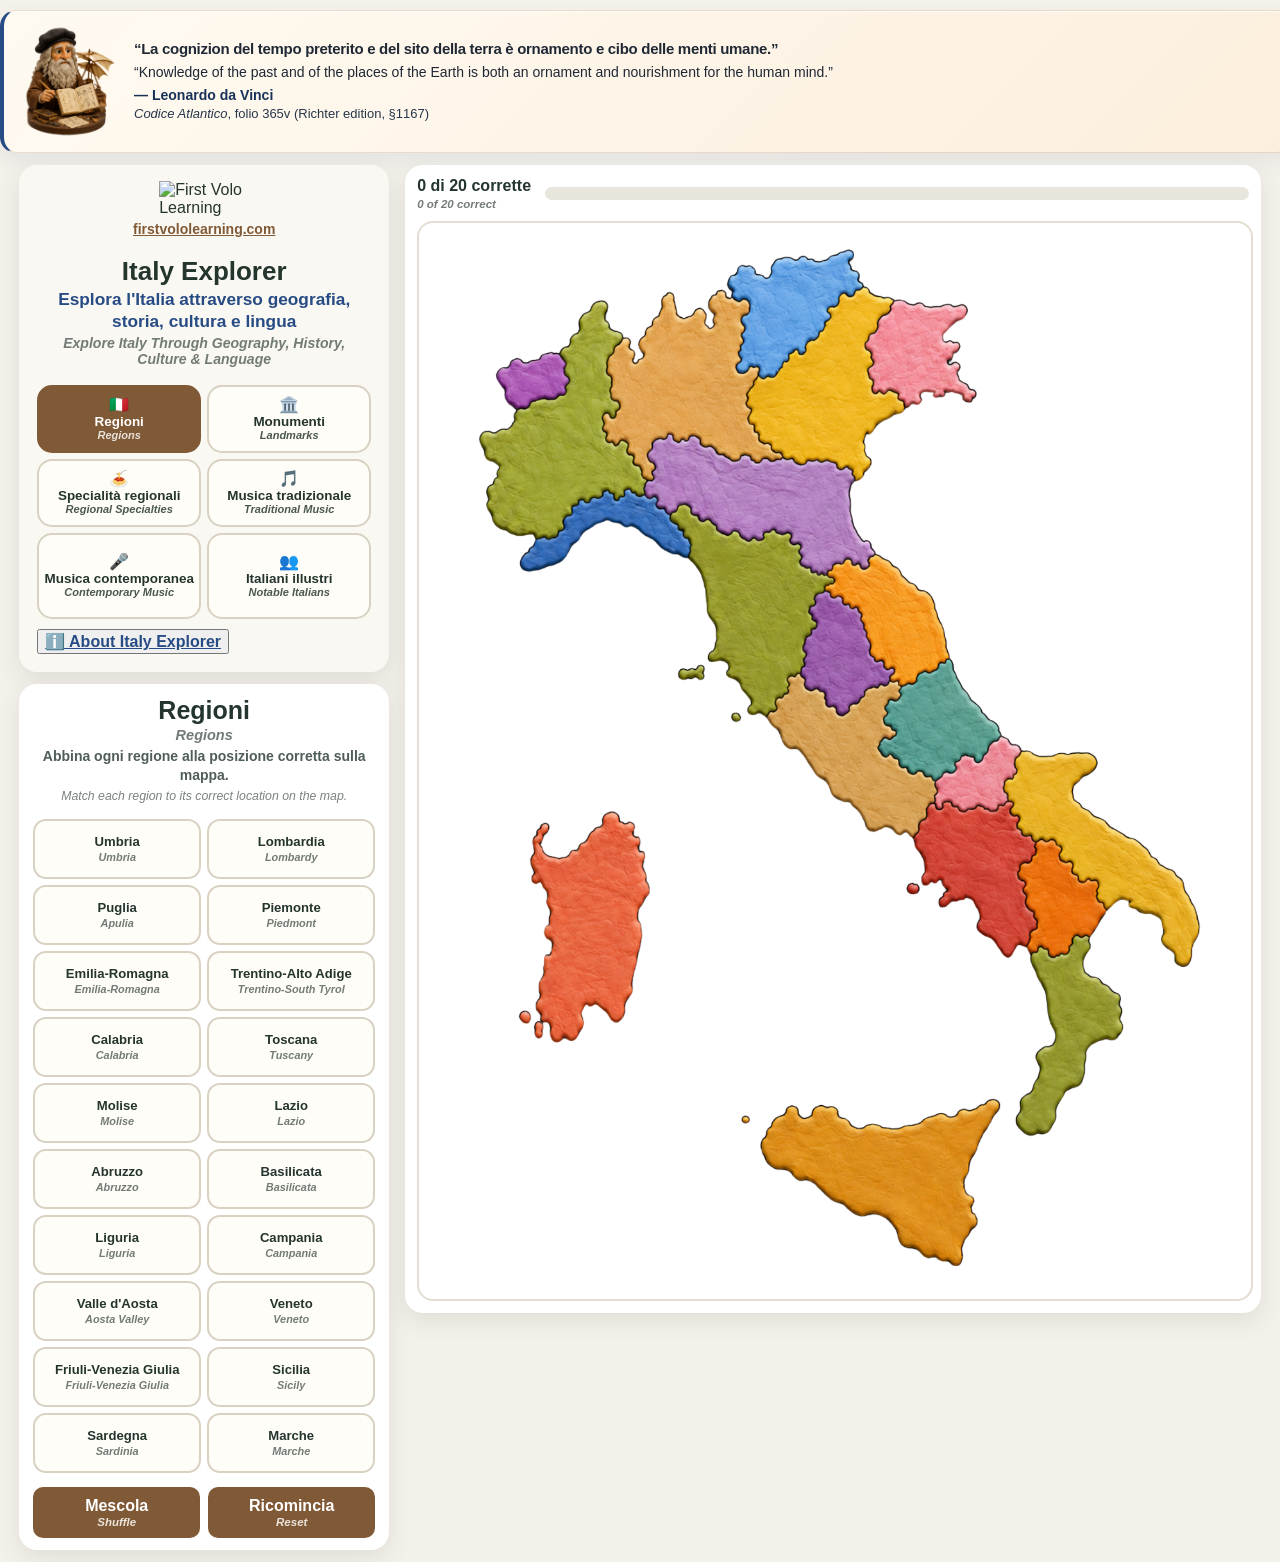
==== commit 629b76aa: "Add Leonardo da Vinci quote banner" ====
--- a/index.html
+++ b/index.html
@@ -14,6 +14,50 @@
 </head>
 
 <body>
+<body>
+
+  <!-- Leonardo da Vinci Quote -->
+
+  <section
+    class="leonardo-quote"
+    aria-labelledby="leonardoQuoteAuthor"
+  >
+
+    <div class="leonardo-quote-image">
+      <img
+        src="assets/quote/quote.png"
+        alt="Clay-style illustration of Leonardo da Vinci"
+      >
+    </div>
+
+    <blockquote class="leonardo-quote-text">
+
+      <p class="leonardo-quote-italian">
+        “La cognizion del tempo preterito e del sito della terra è ornamento e cibo delle menti umane.”
+      </p>
+
+      <p class="leonardo-quote-english">
+        “Knowledge of the past and of the places of the Earth is both an ornament and nourishment for the human mind.”
+      </p>
+
+      <footer class="leonardo-quote-source">
+
+        <cite id="leonardoQuoteAuthor">
+          — Leonardo da Vinci
+        </cite>
+
+        <span>
+          <em>Codice Atlantico</em>, folio 365v
+          <span class="richter-reference">
+            (Richter edition, §1167)
+          </span>
+        </span>
+
+      </footer>
+
+    </blockquote>
+
+  </section>
 
   <main class="activity-layout">
 
@@ -39,8 +83,8 @@
 <h1>Italy Explorer</h1>
 
 <p class="subtitle">
-  <strong>Explore Italy Through Geography, Culture &amp; Language</strong>
-  <span>Esplora l'Italia attraverso geografia, cultura e lingua</span>
+<strong>Esplora l'Italia attraverso geografia, storia, cultura e lingua</strong>
+<span>Explore Italy Through Geography, History, Culture &amp; Language</span>
 </p>
 
         <div
@@ -112,7 +156,7 @@
   href="people.html"
 >
             <span class="mode-icon" aria-hidden="true">👥</span>
-            <strong>Italiani famosi</strong>
+            <strong>Italiani illustri</strong>
             <span class="english-support">Notable Italians</span>
           </a>
 
@@ -149,9 +193,15 @@
           <span class="music-introduction-icon">🎵</span>
 
           <p>
-            <strong>Clicca su una regione della mappa per scoprire una canzone legata alla sua lingua, storia o tradizione musicale.</strong>
-            <span>Click a region on the map to discover a song connected with its language, history, or musical traditions.</span>
-          </p>
+<strong>
+  Clicca su un italiano illustre per scoprire la sua regione,
+  il suo ambito e i suoi contributi.
+</strong>
+
+<span>
+  Click a notable Italian to learn about their region,
+  field, and contributions.
+</span>          </p>
         </div>
 
         <div
--- a/style.css
+++ b/style.css
@@ -2214,4 +2214,554 @@
 .about-footer a{
   color:#274b84;
   font-weight:700;
+}
+
+/* ==================================================
+   EXPLORE ITALY — FINAL MOBILE OVERRIDES
+   Keep this at the very bottom of style.css
+================================================== */
+
+@media (max-width: 850px) {
+
+  body {
+    overflow-x: hidden;
+  }
+
+  .activity-layout {
+    display: flex;
+    flex-direction: column;
+    width: min(760px, 100%);
+    margin: 8px auto;
+    padding: 0 10px;
+  }
+
+  .control-panel {
+    display: contents;
+  }
+
+  /*
+    Header first, map second, information/cards third.
+  */
+
+  .page-header {
+    order: 1;
+  }
+
+  .map-panel {
+    order: 2;
+    width: 100%;
+  }
+
+  .name-panel {
+    order: 3;
+    width: 100%;
+  }
+
+  .page-header,
+  .map-panel,
+  .name-panel {
+    box-sizing: border-box;
+  }
+
+  .map-board {
+    width: 100%;
+    max-width: 720px;
+    margin: 0 auto;
+  }
+
+  .map-board > img {
+    width: 100%;
+    height: auto;
+  }
+
+  /*
+    Keep the six activity choices compact:
+    three buttons per row on tablets.
+  */
+
+  .mode-buttons {
+    grid-template-columns: repeat(3, minmax(0, 1fr));
+    gap: 7px;
+  }
+
+  .mode-button {
+    min-width: 0;
+    min-height: 66px;
+    padding: 7px 4px;
+    white-space: normal;
+    overflow-wrap: anywhere;
+  }
+
+  .mode-button strong {
+    font-size: 0.78rem;
+  }
+
+  .mode-button .english-support {
+    font-size: 0.63rem;
+  }
+
+  /*
+    Region and activity cards.
+  */
+
+  .region-cards {
+    grid-template-columns: repeat(3, minmax(0, 1fr));
+    gap: 7px;
+  }
+
+  .region-card {
+    min-width: 0;
+  }
+
+  .card-image {
+    width: 100%;
+    height: auto;
+    aspect-ratio: 1;
+    object-fit: contain;
+  }
+
+  /*
+    Buttons below the activity cards.
+  */
+
+  .button-row {
+    display: grid;
+    grid-template-columns: repeat(2, minmax(0, 1fr));
+    gap: 8px;
+  }
+
+  .button-row button {
+    width: 100%;
+    min-width: 0;
+  }
+}
+
+
+/* ==================================================
+   EXPLORE ITALY — PHONES
+================================================== */
+
+@media (max-width: 600px) {
+
+  .activity-layout {
+    width: 100%;
+    margin: 0;
+    padding: 0;
+  }
+
+  .page-header,
+  .map-panel,
+  .name-panel {
+    width: 100%;
+    padding: 12px;
+    border-radius: 0;
+  }
+
+  .page-header {
+    text-align: center;
+  }
+
+  .logo {
+    width: 68px;
+  }
+
+  .website-link {
+    margin-bottom: 12px;
+  }
+
+  .page-header h1 {
+    font-size: 28px;
+    line-height: 1.05;
+  }
+
+  .english-title {
+    margin-bottom: 10px;
+    font-size: 0.82rem;
+  }
+
+  .subtitle {
+    margin-bottom: 14px;
+  }
+
+  .subtitle strong {
+    font-size: 0.95rem;
+  }
+
+  .subtitle span {
+    font-size: 0.78rem;
+  }
+
+  /*
+    Override your earlier one-column mobile rule.
+    Six buttons become three rows of two.
+  */
+
+  .mode-buttons {
+    grid-template-columns: repeat(2, minmax(0, 1fr));
+    gap: 7px;
+  }
+
+  .mode-button {
+    min-height: 64px;
+    padding: 7px 3px;
+  }
+
+  .mode-button .mode-icon {
+    font-size: 0.95rem;
+  }
+
+  .mode-button strong {
+    font-size: 0.72rem;
+    line-height: 1.12;
+  }
+
+  .mode-button .english-support {
+    font-size: 0.59rem;
+    line-height: 1.12;
+  }
+
+  /*
+    Give the map nearly the entire screen width.
+  */
+
+  .map-panel {
+    padding: 6px;
+  }
+
+  .map-board {
+    border-radius: 12px;
+  }
+
+  /*
+    Cards remain two per row.
+  */
+
+  .region-cards {
+    grid-template-columns: repeat(2, minmax(0, 1fr));
+    gap: 6px;
+  }
+
+  .region-card {
+    min-height: 44px;
+    padding: 6px;
+    font-size: 11px;
+  }
+
+  .region-card:has(.card-image) {
+    min-height: 118px;
+  }
+
+  .card-image {
+    max-height: 82px;
+  }
+
+  .card-label {
+    font-size: 0.72rem;
+  }
+
+  /*
+    Slightly enlarge map targets for touch.
+  */
+
+  .drop-zone {
+    width: 10%;
+  }
+
+  .drop-zone.music-zone {
+    width: 11%;
+  }
+
+  /*
+    Stack controls so their labels do not become cramped.
+  */
+
+  .button-row {
+    grid-template-columns: 1fr;
+  }
+
+  .button-row button {
+    min-height: 46px;
+  }
+
+  .progress-row {
+    gap: 8px;
+  }
+
+  #progressText {
+    min-width: 92px;
+    font-size: 0.8rem;
+  }
+
+  /*
+    Music and information popups.
+  */
+
+  .music-modal,
+  .person-modal,
+  .about-modal {
+    padding: 10px;
+  }
+
+  .music-modal-card,
+  .person-modal-card,
+  .about-card {
+    width: 100%;
+    max-height: calc(100vh - 20px);
+    padding: 24px 16px;
+    border-radius: 16px;
+  }
+
+  .music-song {
+    padding: 13px;
+  }
+
+  .completion-message {
+    padding: 12px;
+  }
+
+  .completion-card {
+    padding: 24px 18px;
+  }
+}
+
+
+/* ==================================================
+   EXPLORE ITALY — VERY SMALL PHONES
+================================================== */
+
+@media (max-width: 390px) {
+
+  .page-header,
+  .name-panel {
+    padding: 10px;
+  }
+
+  .mode-button {
+    min-height: 61px;
+  }
+
+  .mode-button strong {
+    font-size: 0.68rem;
+  }
+
+  .mode-button .english-support {
+    font-size: 0.55rem;
+  }
+
+  .region-card:has(.card-image) {
+    min-height: 108px;
+  }
+
+  .card-image {
+    max-height: 72px;
+  }
+
+  .placed-label {
+    padding: 2px 4px;
+    font-size: 7px;
+  }
+}
+/* =========================================================
+   LEONARDO DA VINCI QUOTE
+========================================================= */
+
+.leonardo-quote {
+  display: grid;
+  grid-template-columns: 100px minmax(0, 1fr);
+  align-items: center;
+  gap: 14px;
+
+  width: calc(100% - 24px);
+  max-width: none;
+  margin: 10px auto;
+  padding: 10px 16px;
+
+  background:
+    linear-gradient(
+      135deg,
+      rgba(255, 250, 241, 0.98),
+      rgba(252, 238, 220, 0.96)
+    );
+
+  border: 1px solid rgba(142, 95, 52, 0.18);
+  border-left: 4px solid #274b84;
+  border-radius: 16px;
+
+  box-shadow:
+    0 8px 20px rgba(39, 75, 132, 0.08),
+    inset 0 1px 0 rgba(255, 255, 255, 0.9);
+}
+
+.leonardo-quote-image {
+  display: flex;
+  align-items: center;
+  justify-content: center;
+  min-width: 0;
+}
+
+.leonardo-quote-image img {
+  display: block;
+  width: 100%;
+  max-width: 95px;
+  height: auto;
+  object-fit: contain;
+}
+
+.leonardo-quote-text {
+  width: 100%;
+  min-width: 0;
+  margin: 0;
+  padding: 0;
+  border: 0;
+}
+
+.leonardo-quote-italian,
+.leonardo-quote-english {
+  margin: 0;
+  color: #1f2835;
+}
+
+.leonardo-quote-italian {
+  font-size: 15px;
+  font-weight: 800;
+  line-height: 1.15;
+  letter-spacing: -0.02em;
+  white-space: nowrap;
+}
+
+.leonardo-quote-english {
+  margin-top: 5px;
+  font-size: 14px;
+  font-weight: 400;
+  line-height: 1.3;
+}
+
+.leonardo-quote-source {
+  display: flex;
+  flex-direction: column;
+  gap: 2px;
+  margin-top: 6px;
+  color: #27364b;
+  font-size: 13px;
+  line-height: 1.25;
+}
+
+.leonardo-quote-source cite {
+  color: #173158;
+  font-size: 1.08em;
+  font-style: normal;
+  font-weight: 800;
+}
+
+.richter-reference {
+  white-space: nowrap;
+}
+
+
+/* =========================================================
+   TABLET
+========================================================= */
+
+@media (max-width: 900px) {
+  .leonardo-quote {
+    grid-template-columns: 85px minmax(0, 1fr);
+    gap: 12px;
+    width: calc(100% - 20px);
+    padding: 10px 12px;
+  }
+
+  .leonardo-quote-image img {
+    max-width: 80px;
+  }
+
+  .leonardo-quote-italian {
+    font-size: 13px;
+    white-space: normal;
+  }
+
+  .leonardo-quote-english {
+    font-size: 12px;
+  }
+
+  .leonardo-quote-source {
+    font-size: 11px;
+  }
+}
+
+
+/* =========================================================
+   MOBILE
+========================================================= */
+
+@media (max-width: 600px) {
+  .leonardo-quote {
+    grid-template-columns: 68px minmax(0, 1fr);
+    align-items: start;
+    gap: 9px;
+    width: calc(100% - 14px);
+    margin: 8px auto;
+    padding: 8px;
+    border-left-width: 3px;
+    border-radius: 13px;
+  }
+
+  .leonardo-quote-image {
+    align-self: center;
+  }
+
+  .leonardo-quote-image img {
+    max-width: 65px;
+  }
+
+  .leonardo-quote-italian {
+    font-size: 11px;
+    line-height: 1.2;
+    letter-spacing: -0.01em;
+    white-space: normal;
+  }
+
+  .leonardo-quote-english {
+    margin-top: 4px;
+    font-size: 10px;
+    line-height: 1.25;
+  }
+
+  .leonardo-quote-source {
+    gap: 1px;
+    margin-top: 4px;
+    font-size: 9px;
+  }
+
+  .richter-reference {
+    white-space: normal;
+  }
+}
+
+
+/* =========================================================
+   VERY SMALL PHONES
+========================================================= */
+
+@media (max-width: 390px) {
+  .leonardo-quote {
+    grid-template-columns: 56px minmax(0, 1fr);
+    gap: 7px;
+    padding: 7px;
+  }
+
+  .leonardo-quote-image img {
+    max-width: 53px;
+  }
+
+  .leonardo-quote-italian {
+    font-size: 9.5px;
+  }
+
+  .leonardo-quote-english {
+    font-size: 8.5px;
+  }
+
+  .leonardo-quote-source {
+    font-size: 8px;
+  }
 }
